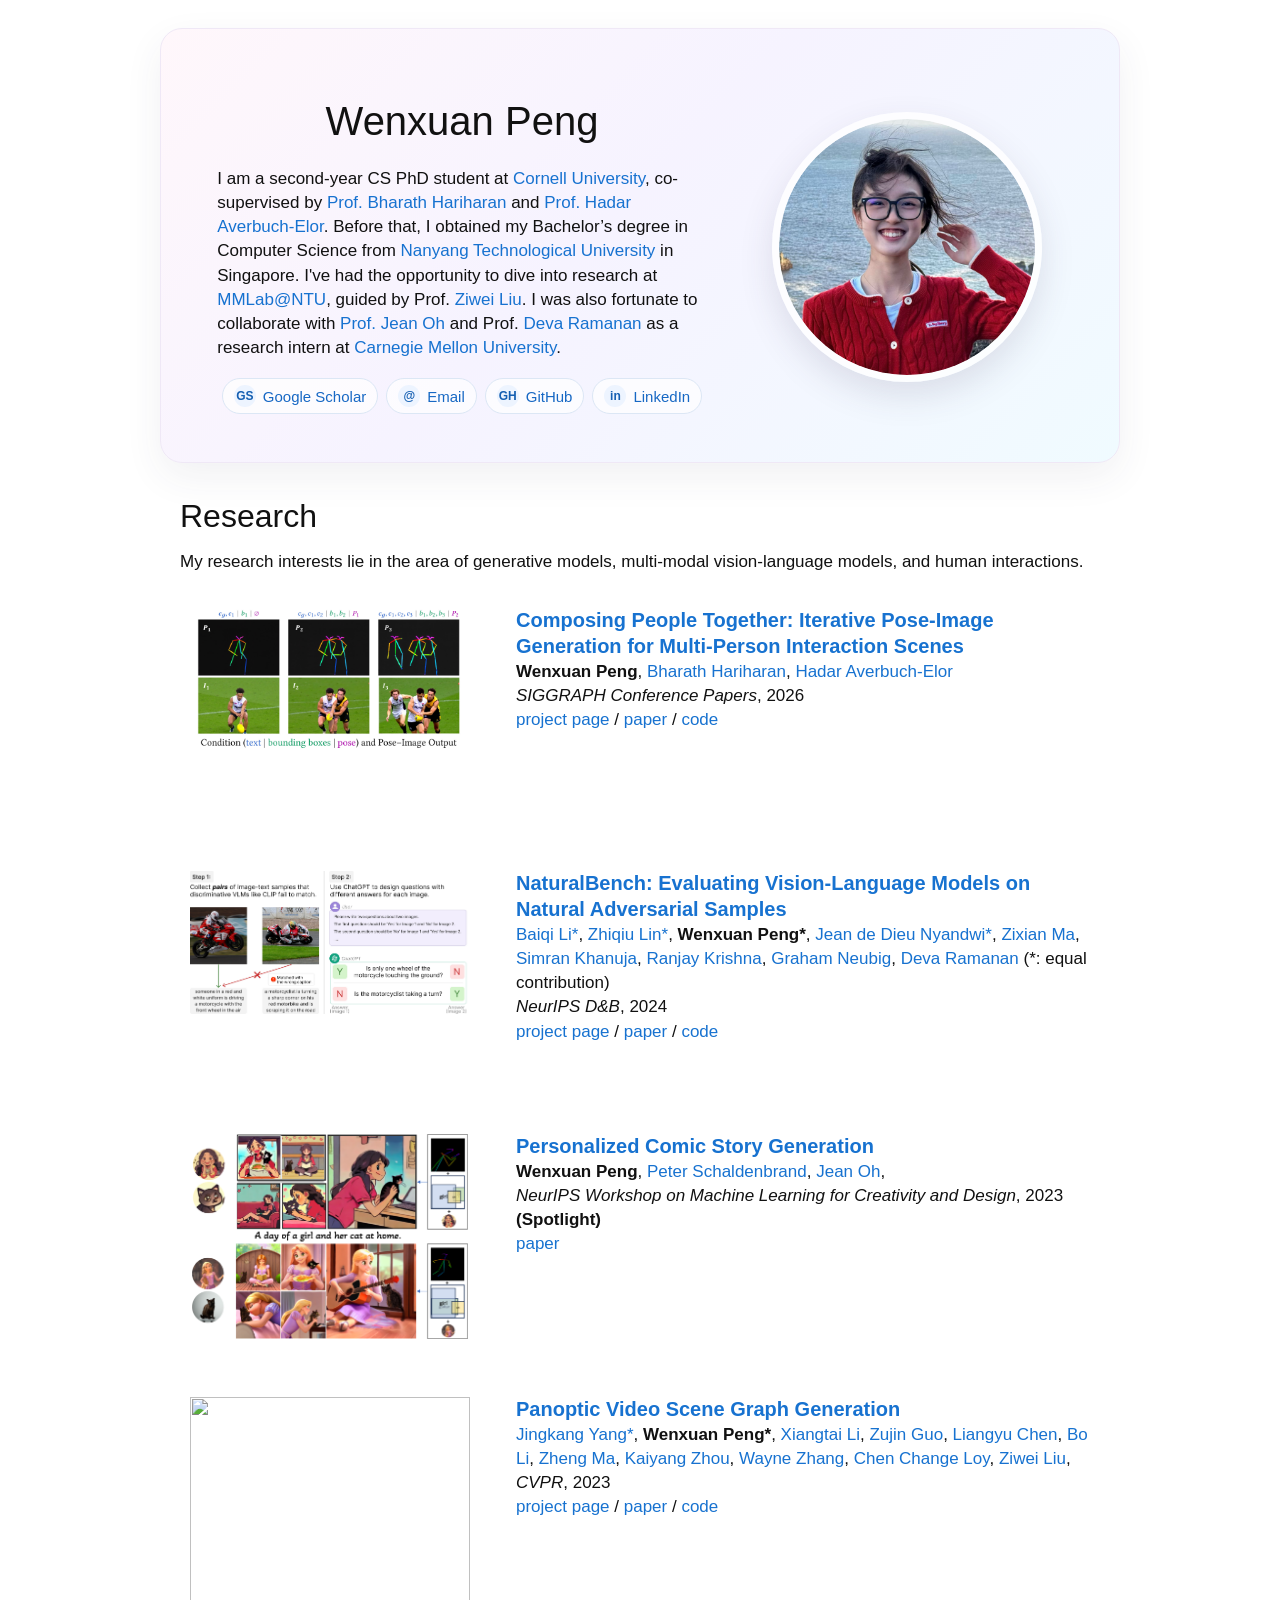
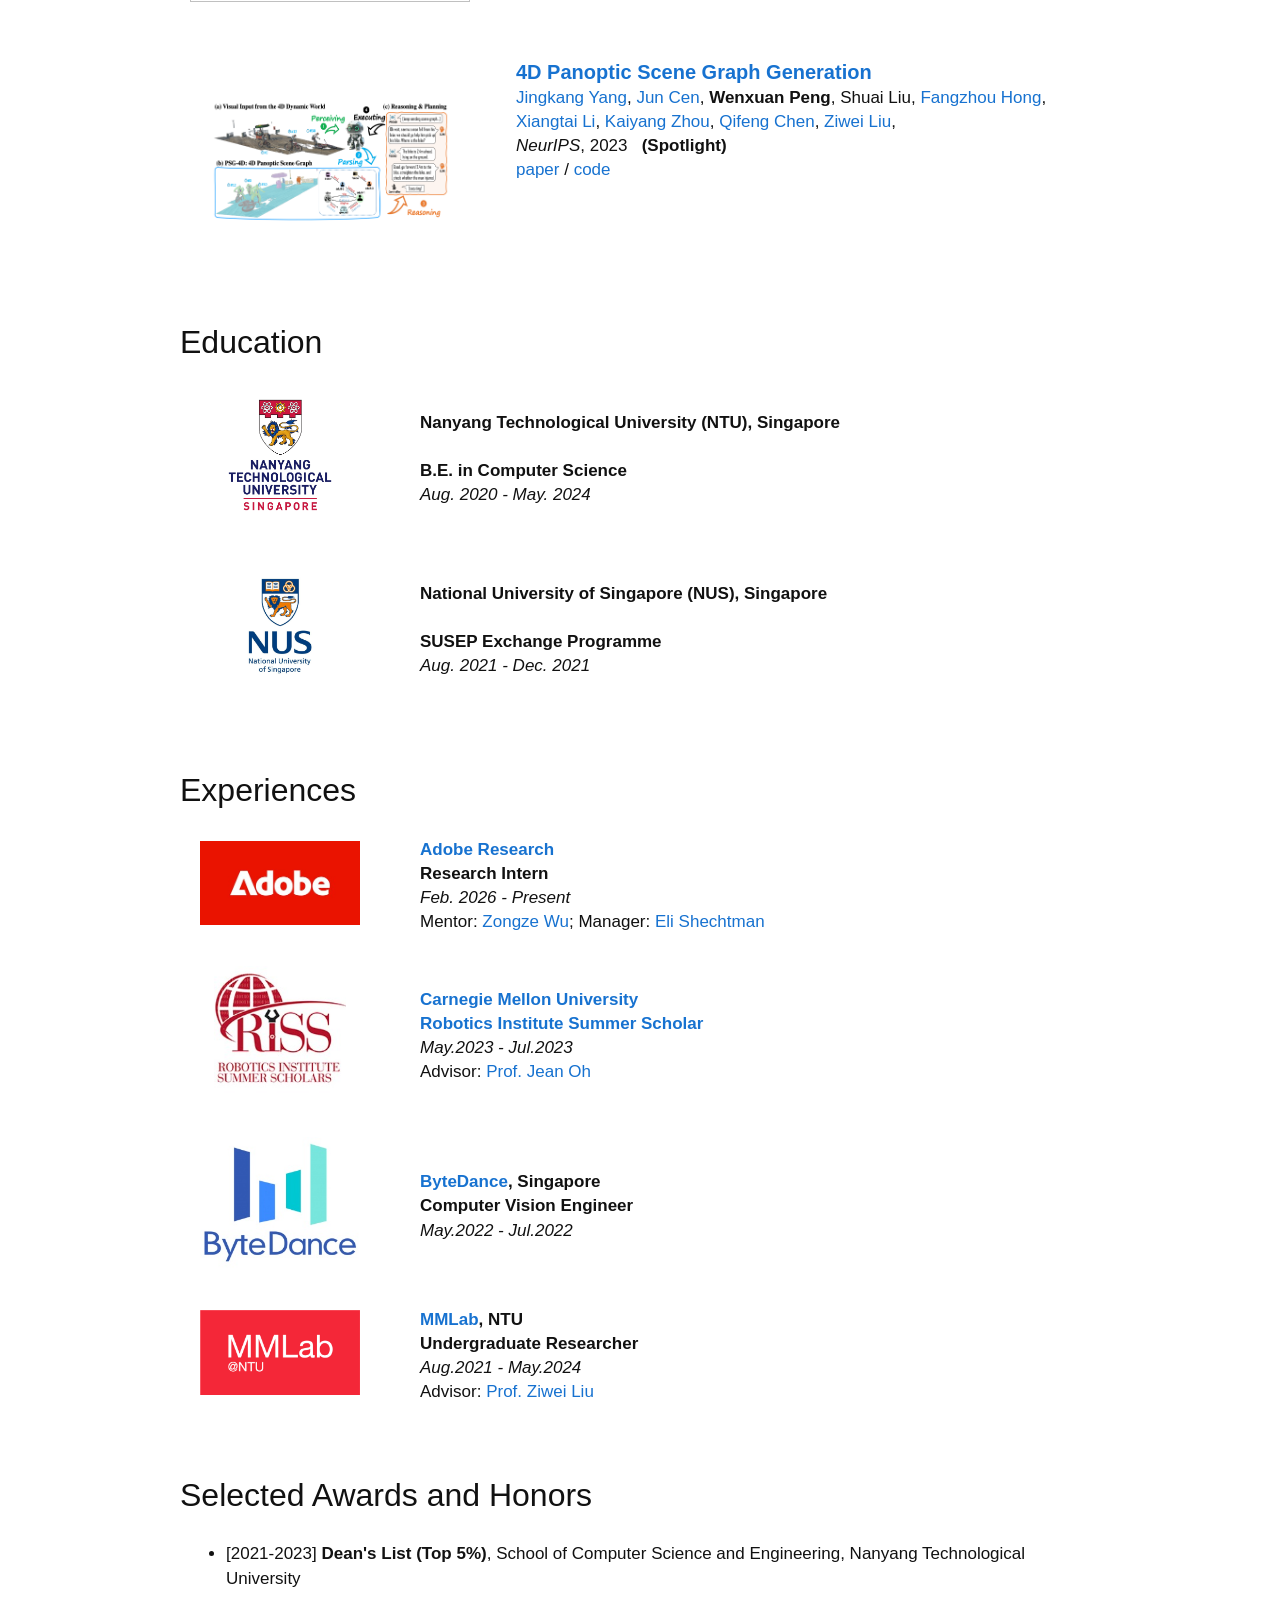
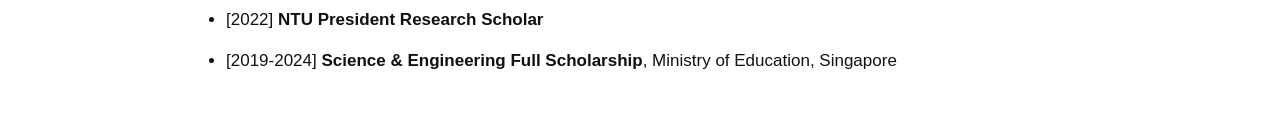
==== index.html @ e08c28f0 "Tune homepage scale and profile photo" ====
<!DOCTYPE HTML>
<html lang="en">
<head>
  <meta charset="UTF-8">
  <meta name="viewport" content="width=device-width, initial-scale=1">
  <title>Wenxuan Peng</title>
  <link rel="stylesheet" href="stylesheet.css">
</head>
<body>

<!-- Outer table for the whole page -->
<table class="intro-table" style="width:100%; max-width:960px; margin:auto; border-spacing:0;">
  <tbody>

    <!-- First row: name & photo -->
    <tr>
      <td style="padding:0;">
        <!-- Nested table for name/intro on the left, photo on the right -->
        <table style="width:100%; border-spacing:0;">
          <tbody>
            <tr>
              <td style="padding:2.5%; width:60%; vertical-align:middle">
                <p class="name" style="text-align:center;">Wenxuan Peng</p>
                <p>
                  I am a second-year CS PhD student at 
                  <a href="https://www.cs.cornell.edu/">Cornell University</a>, 
                  co-supervised by <a href="https://www.cs.cornell.edu/~bharathh/">Prof. Bharath Hariharan</a> and <a href="https://www.hadarelor.com/">Prof. Hadar Averbuch-Elor</a>.
                  Before that, I obtained my Bachelor’s degree in Computer Science from
                  <a href="https://www.ntu.edu.sg/">Nanyang Technological University</a> in Singapore.
                  I've had the opportunity to dive into research at <a href="https://www.mmlab-ntu.com/">MMLab@NTU</a>, guided by Prof. <a href="https://liuziwei7.github.io/">Ziwei Liu</a>.
                  I was also fortunate to collaborate with <a href="https://www.cs.cmu.edu/~jeanoh/">Prof. Jean Oh</a> and Prof. <a href="https://www.cs.cmu.edu/~deva/">Deva Ramanan</a> as a research intern at <a href="https://www.cs.cmu.edu/">Carnegie Mellon University</a>.
                </p>
                <p class="profile-links">
                  <a class="link-chip" href="https://scholar.google.com.au/citations?user=I_B6IHIAAAAJ&hl=en"><span>GS</span>Google Scholar</a>
                  <a class="link-chip" href="mailto:wp267@cornell.edu"><span>@</span>Email</a>
                  <a class="link-chip" href="https://github.com/LilyDaytoy"><span>GH</span>GitHub</a>
                  <a class="link-chip" href="https://www.linkedin.com/in/wenxuan-peng-4858a5220/"><span>in</span>LinkedIn</a>
                </p>
              </td>
              <td style="padding:2.5%; width:40%; vertical-align:middle">
                <img class="profile-photo" src="images/wenxuanp3_circle.png" alt="profile photo" style="width:100%; max-width:270px;">
              </td>
            </tr>
          </tbody>
        </table>
      </td>
    </tr> <!-- Make sure you close off the first row -->
  </tbody>
</table> 

<table class="section-table research-table" style="width:100%; max-width:960px; margin:auto; border-spacing:0;"><tbody>
  <tr>
    <td>
      <h2>Research</h2>
    <p>
    My research interests lie in the area of generative models, multi-modal vision-language models, and human interactions.
    <!-- focuses on developing highly controllable and compositional generative models that empower creative and interactive content creation and manipulation. Additionally, I’m also interested in multi-modalities research and advancements in vision-language models and visual reasoning tasks. -->
    </p>
    </td>
  </tr>
</tbody></table>


<table class="publication-table" style="width:100%; max-width:960px; margin:auto; border-spacing:0;">
  <tbody>
    <!-- Next row(s): publications, etc. -->
    <tr>
      <td style="padding:20px; width:25%; vertical-align:middle;">
        <div class="one">
          <img style="max-width:100%; height:auto;" src="images/peoplecomposer.jpg" width="180" alt="PeopleComposer thumbnail">
        </div>
      </td>
      <td style="padding:20px; width:75%; vertical-align:middle;">
        <a href="https://cornell-vailab.github.io/PeopleComposer/">
          <span class="papertitle">Composing People Together: Iterative Pose-Image Generation for Multi-Person Interaction Scenes</span>
        </a>
        <br>
        <strong>Wenxuan Peng</strong>,
        <a href="https://www.cs.cornell.edu/~bharathh/">Bharath Hariharan</a>,
        <a href="https://www.hadarelor.com/">Hadar Averbuch-Elor</a>
        <br>
        <em>SIGGRAPH Conference Papers</em>, 2026
        <br>
        <a href="https://cornell-vailab.github.io/PeopleComposer/">project page</a>
        /
        <a href="https://doi.org/10.1145/3799902.3811129">paper</a>
        /
        <a href="https://github.com/Cornell-VAILab/PeopleComposer">code</a>
        <p></p>
      </td>
    </tr>

    <tr>
      <td style="padding:20px; vertical-align:middle;">
        <div class="one">
          <img style="max-width:100%; height:auto;" src="images/nb.jpg" width="180">
        </div>
      </td>
      <td style="padding:20px; vertical-align:middle;">
        <a href="https://linzhiqiu.github.io/papers/naturalbench/">
          <span class="papertitle">NaturalBench: Evaluating Vision-Language Models on Natural Adversarial Samples</span>
        </a>
        <br>
        <a href="https://linzhiqiu.github.io/papers/naturalbench/">Baiqi Li*</a>, 
        <a href="https://linzhiqiu.github.io/">Zhiqiu Lin*</a>, 
        <strong>Wenxuan Peng*</strong>, 
        <a href="https://nyandwi.com/">Jean de Dieu Nyandwi*</a>, 
        <a href="https://zixianma.github.io/">Zixian Ma</a>, 
        <a href="https://linzhiqiu.github.io/papers/naturalbench/">Simran Khanuja</a>, 
        <a href="https://ranjaykrishna.com/index.html">Ranjay Krishna</a>, 
        <a href="https://phontron.com/">Graham Neubig</a>, 
        <a href="https://www.cs.cmu.edu/~deva/">Deva Ramanan</a>
        (*: equal contribution)
        <br>
        <em>NeurIPS D&B</em>, 2024
        <br>
        <a href="https://linzhiqiu.github.io/papers/naturalbench/">project page</a>
        /
        <a href="https://arxiv.org/abs/2410.14669">paper</a>
        /
        <a href="https://github.com/Baiqi-Li/NaturalBench">code</a>
        <p></p>
      </td>
    </tr>


    <tr>
      <td style="padding:20px; width:25%; vertical-align:middle;">
        <div class="one">
          <img style="max-width:100%; height:auto;" src="images/pcsg1.png" width="180" alt="Personalized Comic Story Generation Thumbnail">
        </div>
      </td>
    
      <td style="padding:20px; width:75%; vertical-align:middle;">
        <!-- Wrap title in a link if desired -->
        <a href="https://neuripscreativityworkshop.github.io/2023/papers/ml4cd2023_paper29.pdf">
          <span class="papertitle">Personalized Comic Story Generation</span>
        </a>
        <br>
        <strong>Wenxuan Peng</strong>,
        <a href="https://pschaldenbrand.github.io/#about.html">Peter Schaldenbrand</a>,
        <a href="https://www.cs.cmu.edu/~jeanoh/">Jean Oh</a>,
        <br>
        <em>NeurIPS Workshop on Machine Learning for Creativity and Design</em>, 2023 <strong>(Spotlight)</strong>
        <br>
        <a href="https://neuripscreativityworkshop.github.io/2023/papers/ml4cd2023_paper29.pdf">paper</a>
      </td>
    </tr>
    

    <tr>
      <td style="padding:20px;width:25%;vertical-align:middle">
        <div class="one">
          <img style="max-width:100%; height:auto;" src='images/pvsg3.png' width="180">
        </div>
      </td>
      <td style="padding:20px;width:75%;vertical-align:middle">
        <a href="https://jingkang50.github.io/PVSG/">
          <span class="papertitle">Panoptic Video Scene Graph Generation</span>
        </a>
        <br>
        <a href="https://jingkang50.github.io/">Jingkang Yang*</a>,
        <strong>Wenxuan Peng*</strong>,
        <a href="https://lxtgh.github.io/">Xiangtai Li</a>,
        <a href="https://scholar.google.com/citations?user=G8DPsoUAAAAJ&hl=zh-CN">Zujin Guo</a>,
        <a href="https://cliangyu.com/"> Liangyu Chen</a>,
        <a href="https://brianboli.com/">Bo Li</a>,
        <a href="https://www.linkedin.com/in/zheng-ma-4201223a/?originalSubdomain=hk">Zheng Ma</a>,
        <a href="https://kaiyangzhou.github.io/">Kaiyang Zhou</a>,
        <a href="https://bmild.github.io/">Wayne Zhang</a>,
        <a href="https://www.mmlab-ntu.com/person/ccloy/">Chen Change Loy</a>,
        <a href="https://liuziwei7.github.io/">Ziwei Liu</a>,
        <br>
        <em>CVPR</em>, 2023
        <br>
        <a href="https://jingkang50.github.io/PVSG/">project page</a>
        /
        <a href="https://openaccess.thecvf.com/content/CVPR2023/papers/Yang_Panoptic_Video_Scene_Graph_Generation_CVPR_2023_paper.pdf">paper</a>  
        /
        <a href="https://github.com/LilyDaytoy/OpenPVSG">code</a>
        <p></p>
      </td>
    </tr>

    
      <tr>
        <td style="padding:20px;width:25%;vertical-align:middle">
          <div class="one">
            <img style="max-width:100%; height:auto;" src='images/psg4d.png' width="180">
          </div>
        </td>
        <td style="padding:20px;width:75%;vertical-align:middle">
          <a href="https://arxiv.org/pdf/2405.10305">
            <span class="papertitle">4D Panoptic Scene Graph Generation</span>
          </a>
          <br>
          <a href="https://jingkang50.github.io/">Jingkang Yang</a>,
          <a href="https://cen-jun.com/">Jun Cen</a>,
          <strong>Wenxuan Peng</strong>,
          Shuai Liu,
          <a href="https://hongfz16.github.io/">Fangzhou Hong</a>,
          <a href="https://lxtgh.github.io/">Xiangtai Li</a>,
          <a href="https://kaiyangzhou.github.io/">Kaiyang Zhou</a>,
          <a href="https://cqf.io/">Qifeng Chen</a>,
          <a href="https://liuziwei7.github.io/">Ziwei Liu</a>,
          <br>
          <em>NeurIPS</em>, 2023 &nbsp <strong>(Spotlight)</strong>
          <br>
          <a href="https://arxiv.org/pdf/2405.10305">paper</a>
          /
          <a href="https://github.com/Jingkang50/PSG4D">code</a>
          <p></p>
        </td>
      </tr>
    </tbody></table>

      
    <table class="section-table education-table" style="width:100%; max-width:960px; margin:auto; border-spacing:0;"><tbody>
        <tr>
          <td>
            <h2>Education</h2>
          </td>
        </tr>
      <!-- </tbody></table>
      <table width="100%" align="center" border="0" cellpadding="10"><tbody> -->
        <p></p>

        <tr>
          <td style="padding:5px;width:20%;vertical-align:middle"><img src="images/ntu.jpeg" width="120"></td>
          <td width="75%" valign="middle">
            <strong>Nanyang Technological University (NTU), Singapore</strong>
            <br>
            <br>
            <strong>B.E. in Computer Science</strong>
            <br>
            <em>Aug. 2020 - May. 2024</em>
          </td>
        </tr>

        <tr>
          <td style="padding:5px;width:20%;vertical-align:middle"><img src="images/nus.jpeg" width="115"></td>
          <td width="75%" valign="middle">
            <strong>National University of Singapore (NUS), Singapore</strong>
            <br>
            <br>
            <strong>SUSEP Exchange Programme</strong>
            <br>
            <em>Aug. 2021 - Dec. 2021</em>
          </td>
        </tr>
      </tbody></table>

      <table class="section-table experience-table" style="width:100%; max-width:960px; margin:auto; border-spacing:0;"><tbody>
        <tr>
          <td>
            <h2>Experiences</h2>
          </td>
        </tr>
      <!-- </tbody></table>
      <table width="100%" align="center" border="0" cellpadding="10"><tbody> -->

        <tr>
          <td style="padding:5px;width:20%;vertical-align:middle"><img src="images/adobe_research.jpg" width="120"></td>
          <td width="75%" valign="middle">
            <strong><a href="https://research.adobe.com/">Adobe Research</a></strong>
            <br>
            <strong>Research Intern</strong>
            <br>
            <em>Feb. 2026 - Present</em>
            <br>
            Mentor: <a href="https://betterze.github.io/website/">Zongze Wu</a>; Manager: <a href="https://research.adobe.com/person/eli-shechtman/">Eli Shechtman</a>
          </td>
        </tr>

        <tr>
          <td style="padding:5px;width:20%;vertical-align:middle"><img src="images/riss.jpeg" width="120"></td>
          <td width="75%" valign="middle">
            <strong><a href="https://www.cmu.edu/">Carnegie Mellon University</a></strong>
            <br>
            <strong><a href="https://riss.ri.cmu.edu/">Robotics Institute Summer Scholar</a></strong>
            <br>
            <em>May.2023 - Jul.2023</em>
            <br>
            Advisor: <a href="https://www.cs.cmu.edu/~./jeanoh/">Prof. Jean Oh</a>
          </td>
        </tr>

        <tr>
          <td style="padding:5px;width:20%;vertical-align:middle"><img src="images/bytedance.png" width="120"></td>
          <td width="75%" valign="middle">
            <strong><a href="https://www.bytedance.com/en/">ByteDance</a>, Singapore</strong>
            <br>
            <strong>Computer Vision Engineer</strong>
            <br>
            <em>May.2022 - Jul.2022</em>
          </td>
        </tr>

        <tr>
          <td style="padding:5px;width:20%;vertical-align:middle"><img src="images/mmlab.png" width="120"></td>
          <td width="75%" valign="middle">
            <strong><a href="https://www.mmlab-ntu.com/">MMLab</a>, NTU</strong>
            <br>
            <strong>Undergraduate Researcher</strong>
            <br>
            <em>Aug.2021 - May.2024</em>
            <br>
            Advisor:  <a href="https://liuziwei7.github.io/">Prof. Ziwei Liu</a>
          </td>
        </tr>

      </tbody></table>

      <table class="section-table awards-table" style="width:100%; max-width:960px; margin:auto; border-spacing:0;"><tbody>
        <tr>
          <td>
            <h2>Selected Awards and Honors</h2>
          </td>
        </tr>
      <!-- </tbody></table>
      <table width="100%" align="center" border="0" cellpadding="10"><tbody> -->
        <tr>
            <td style="padding:10px;width:100%;vertical-align:middle">
                <ul>
                    <li>[2021-2023] <strong>Dean's List (Top 5%)</strong>, School of Computer Science and Engineering, Nanyang Technological University</li>
                    <p></p>
                    <li>[2022] <strong>NTU President Research Scholar</strong></li>
                    <p></p>
                    <li>[2019-2024] <strong>Science & Engineering Full Scholarship</strong>, Ministry of Education, Singapore</li>
                    <!-- Add more <li> elements for additional honors -->
                </ul>
            </td>
        </tr>
      </tbody></table>
          
        <!-- </td>
      </tr>
    </table> -->
  </body>
</html>
---- stylesheet.css ----
/* latin-ext */
@font-face {
  font-family: 'Lato';
  font-style: italic;
  font-weight: 400;
  src: local('Lato Italic'), local('Lato-Italic'), url(https://fonts.gstatic.com/s/lato/v15/S6u8w4BMUTPHjxsAUi-qNiXg7eU0.woff2) format('woff2');
  unicode-range: U+0100-024F, U+0259, U+1E00-1EFF, U+2020, U+20A0-20AB, U+20AD-20CF, U+2113, U+2C60-2C7F, U+A720-A7FF;
}
/* latin */
@font-face {
  font-family: 'Lato';
  font-style: italic;
  font-weight: 400;
  src: local('Lato Italic'), local('Lato-Italic'), url(https://fonts.gstatic.com/s/lato/v15/S6u8w4BMUTPHjxsAXC-qNiXg7Q.woff2) format('woff2');
  unicode-range: U+0000-00FF, U+0131, U+0152-0153, U+02BB-02BC, U+02C6, U+02DA, U+02DC, U+2000-206F, U+2074, U+20AC, U+2122, U+2191, U+2193, U+2212, U+2215, U+FEFF, U+FFFD;
}
/* latin-ext */
@font-face {
  font-family: 'Lato';
  font-style: italic;
  font-weight: 700;
  src: local('Lato Bold Italic'), local('Lato-BoldItalic'), url(https://fonts.gstatic.com/s/lato/v15/S6u_w4BMUTPHjxsI5wq_FQftx9897sxZ.woff2) format('woff2');
  unicode-range: U+0100-024F, U+0259, U+1E00-1EFF, U+2020, U+20A0-20AB, U+20AD-20CF, U+2113, U+2C60-2C7F, U+A720-A7FF;
}
/* latin */
@font-face {
  font-family: 'Lato';
  font-style: italic;
  font-weight: 700;
  src: local('Lato Bold Italic'), local('Lato-BoldItalic'), url(https://fonts.gstatic.com/s/lato/v15/S6u_w4BMUTPHjxsI5wq_Gwftx9897g.woff2) format('woff2');
  unicode-range: U+0000-00FF, U+0131, U+0152-0153, U+02BB-02BC, U+02C6, U+02DA, U+02DC, U+2000-206F, U+2074, U+20AC, U+2122, U+2191, U+2193, U+2212, U+2215, U+FEFF, U+FFFD;
}
/* latin-ext */
@font-face {
  font-family: 'Lato';
  font-style: normal;
  font-weight: 400;
  src: local('Lato Regular'), local('Lato-Regular'), url(https://fonts.gstatic.com/s/lato/v15/S6uyw4BMUTPHjxAwXiWtFCfQ7A.woff2) format('woff2');
  unicode-range: U+0100-024F, U+0259, U+1E00-1EFF, U+2020, U+20A0-20AB, U+20AD-20CF, U+2113, U+2C60-2C7F, U+A720-A7FF;
}
/* latin */
@font-face {
  font-family: 'Lato';
  font-style: normal;
  font-weight: 400;
  src: local('Lato Regular'), local('Lato-Regular'), url(https://fonts.gstatic.com/s/lato/v15/S6uyw4BMUTPHjx4wXiWtFCc.woff2) format('woff2');
  unicode-range: U+0000-00FF, U+0131, U+0152-0153, U+02BB-02BC, U+02C6, U+02DA, U+02DC, U+2000-206F, U+2074, U+20AC, U+2122, U+2191, U+2193, U+2212, U+2215, U+FEFF, U+FFFD;
}
/* latin-ext */
@font-face {
  font-family: 'Lato';
  font-style: normal;
  font-weight: 700;
  src: local('Lato Bold'), local('Lato-Bold'), url(https://fonts.gstatic.com/s/lato/v15/S6u9w4BMUTPHh6UVSwaPGQ3q5d0N7w.woff2) format('woff2');
  unicode-range: U+0100-024F, U+0259, U+1E00-1EFF, U+2020, U+20A0-20AB, U+20AD-20CF, U+2113, U+2C60-2C7F, U+A720-A7FF;
}
/* latin */
@font-face {
  font-family: 'Lato';
  font-style: normal;
  font-weight: 700;
  src: local('Lato Bold'), local('Lato-Bold'), url(https://fonts.gstatic.com/s/lato/v15/S6u9w4BMUTPHh6UVSwiPGQ3q5d0.woff2) format('woff2');
  unicode-range: U+0000-00FF, U+0131, U+0152-0153, U+02BB-02BC, U+02C6, U+02DA, U+02DC, U+2000-206F, U+2074, U+20AC, U+2122, U+2191, U+2193, U+2212, U+2215, U+FEFF, U+FFFD;
}

a {
  color: #1772d0;
  text-decoration: none;
}

a:focus,
a:hover {
  color: #f09228;
  text-decoration: none;
}

body,
td,
th,
tr,
p,
a {
  font-family: 'Lato', Verdana, Helvetica, sans-serif;
  font-size: 17px;
  line-height: 1.42;
}

strong {
  font-family: 'Lato', Verdana, Helvetica, sans-serif;
  font-size: 17px;
}

h2 {
  margin: 0;
  font-weight: normal;
  font-family: 'Lato', Verdana, Helvetica, sans-serif;
  font-size: 32px;
  line-height: 1.2;
}

.papertitle {
  font-family: 'Lato', Verdana, Helvetica, sans-serif;
  font-size: 20px;
  font-weight: 700;
  line-height: 1.25;
}

.name {
  padding-top: 14px;
  margin: 0;
  font-family: 'Lato', Verdana, Helvetica, sans-serif;
  font-size: 40px;
}

.one {
  width: 160px;
  height: 160px;
  position: relative;
}

.two {
  width: 160px;
  height: 160px;
  position: absolute;
  transition: opacity .2s ease-in-out;
  -moz-transition: opacity .2s ease-in-out;
  -webkit-transition: opacity .2s ease-in-out;
}

.fade {
  transition: opacity .2s ease-in-out;
  -moz-transition: opacity .2s ease-in-out;
  -webkit-transition: opacity .2s ease-in-out;
}

span.highlight {
  background-color: #ffffd0;
}

body {
  margin: 0;
  color: #111;
  background: #fff;
}

* {
  box-sizing: border-box;
}

.intro-table {
  margin-top: 28px !important;
  margin-bottom: 18px !important;
  padding: 28px 34px 26px;
  background: linear-gradient(135deg, #fff7fb 0%, #f6f3ff 46%, #f0fbff 100%);
  border: 1px solid #efe8f6;
  border-radius: 22px;
  box-shadow: 0 14px 38px rgba(63, 57, 92, 0.07);
}

.section-table {
  margin-top: 56px !important;
}

.section-table > tbody > tr:first-child > td {
  padding: 0 20px 12px !important;
}

.research-table {
  margin-top: 34px !important;
}

.research-table p {
  margin: 14px 0 0;
}

.publication-table {
  display: block;
  margin-top: 22px !important;
}

.publication-table > tbody {
  display: block;
}

.publication-table > tbody > tr {
  display: grid;
  grid-template-columns: 300px minmax(0, 1fr);
  column-gap: 36px;
  align-items: start;
  margin: 0 20px 58px;
}

.publication-table > tbody > tr > td {
  display: block;
  padding: 0 !important;
  width: auto !important;
  vertical-align: middle !important;
}

.publication-table > tbody > tr > td:first-child {
  width: auto !important;
  padding: 0 !important;
  text-align: center;
}

.publication-table > tbody > tr > td:nth-child(2) {
  padding: 0 !important;
  max-width: 620px;
}

.publication-table .one,
.publication-table .two {
  width: 280px;
  height: 205px;
}

.publication-table .one {
  display: flex;
  align-items: flex-start;
  justify-content: center;
  overflow: hidden;
  margin: 0 auto;
}

.publication-table .one img {
  width: 100% !important;
  max-width: 100% !important;
  height: 100% !important;
  max-height: 205px;
  object-fit: contain;
  object-position: top center;
  display: block;
}

.publication-table .two video {
  width: 100%;
  height: 100%;
  object-fit: contain;
  object-position: top center;
}

.profile-photo {
  display: block;
  margin: 0 auto;
  padding: 7px;
  background: rgba(255, 255, 255, 0.82);
  border-radius: 50%;
  box-shadow: 0 14px 34px rgba(62, 54, 83, 0.13);
}

.profile-links {
  display: flex;
  flex-wrap: wrap;
  gap: 8px;
  justify-content: center;
  margin: 18px 0 0;
  text-align: center;
}

.link-chip {
  display: inline-flex;
  align-items: center;
  gap: 7px;
  padding: 6px 11px;
  border: 1px solid #dce7f5;
  border-radius: 999px;
  background: rgba(255, 255, 255, 0.72);
  color: #1768c4;
  font-size: 15px;
  line-height: 1;
}

.link-chip span {
  display: inline-flex;
  align-items: center;
  justify-content: center;
  width: 22px;
  height: 22px;
  border-radius: 999px;
  background: #edf4ff;
  color: #155fb2;
  font-size: 12px;
  font-weight: 700;
}

.education-table > tbody > tr:not(:first-child) > td,
.experience-table > tbody > tr:not(:first-child) > td {
  padding: 16px 20px !important;
  vertical-align: middle !important;
}

.education-table > tbody > tr:not(:first-child) > td:first-child,
.experience-table > tbody > tr:not(:first-child) > td:first-child {
  width: 220px !important;
  text-align: center;
}

.education-table > tbody > tr:not(:first-child) > td:first-child img,
.experience-table > tbody > tr:not(:first-child) > td:first-child img {
  width: 160px !important;
  max-height: 132px;
  object-fit: contain;
}

.awards-table td {
  padding: 4px 20px 36px !important;
}

.awards-table ul {
  margin: 8px 0 0 28px;
  padding-left: 18px;
}

.awards-table li {
  margin: 12px 0;
}

@media (max-width: 760px) {
  body,
  td,
  th,
  tr,
  p,
  a,
  strong {
    font-size: 16px;
  }

  h2 {
    font-size: 27px;
  }

  .intro-table {
    margin-top: 0 !important;
    border-radius: 0;
    padding: 22px 10px 18px;
  }

  .name {
    font-size: 36px;
  }

  .publication-table > tbody > tr {
    display: block;
    margin: 0 18px 56px;
  }

  .publication-table .one,
  .publication-table .two {
    width: 100%;
    max-width: 280px;
    height: 205px;
    margin: 0 auto 18px;
  }

  .publication-table > tbody > tr > td:first-child {
    width: auto !important;
    padding: 0 !important;
  }

  .publication-table > tbody > tr > td:nth-child(2) {
    padding: 0 !important;
  }
}
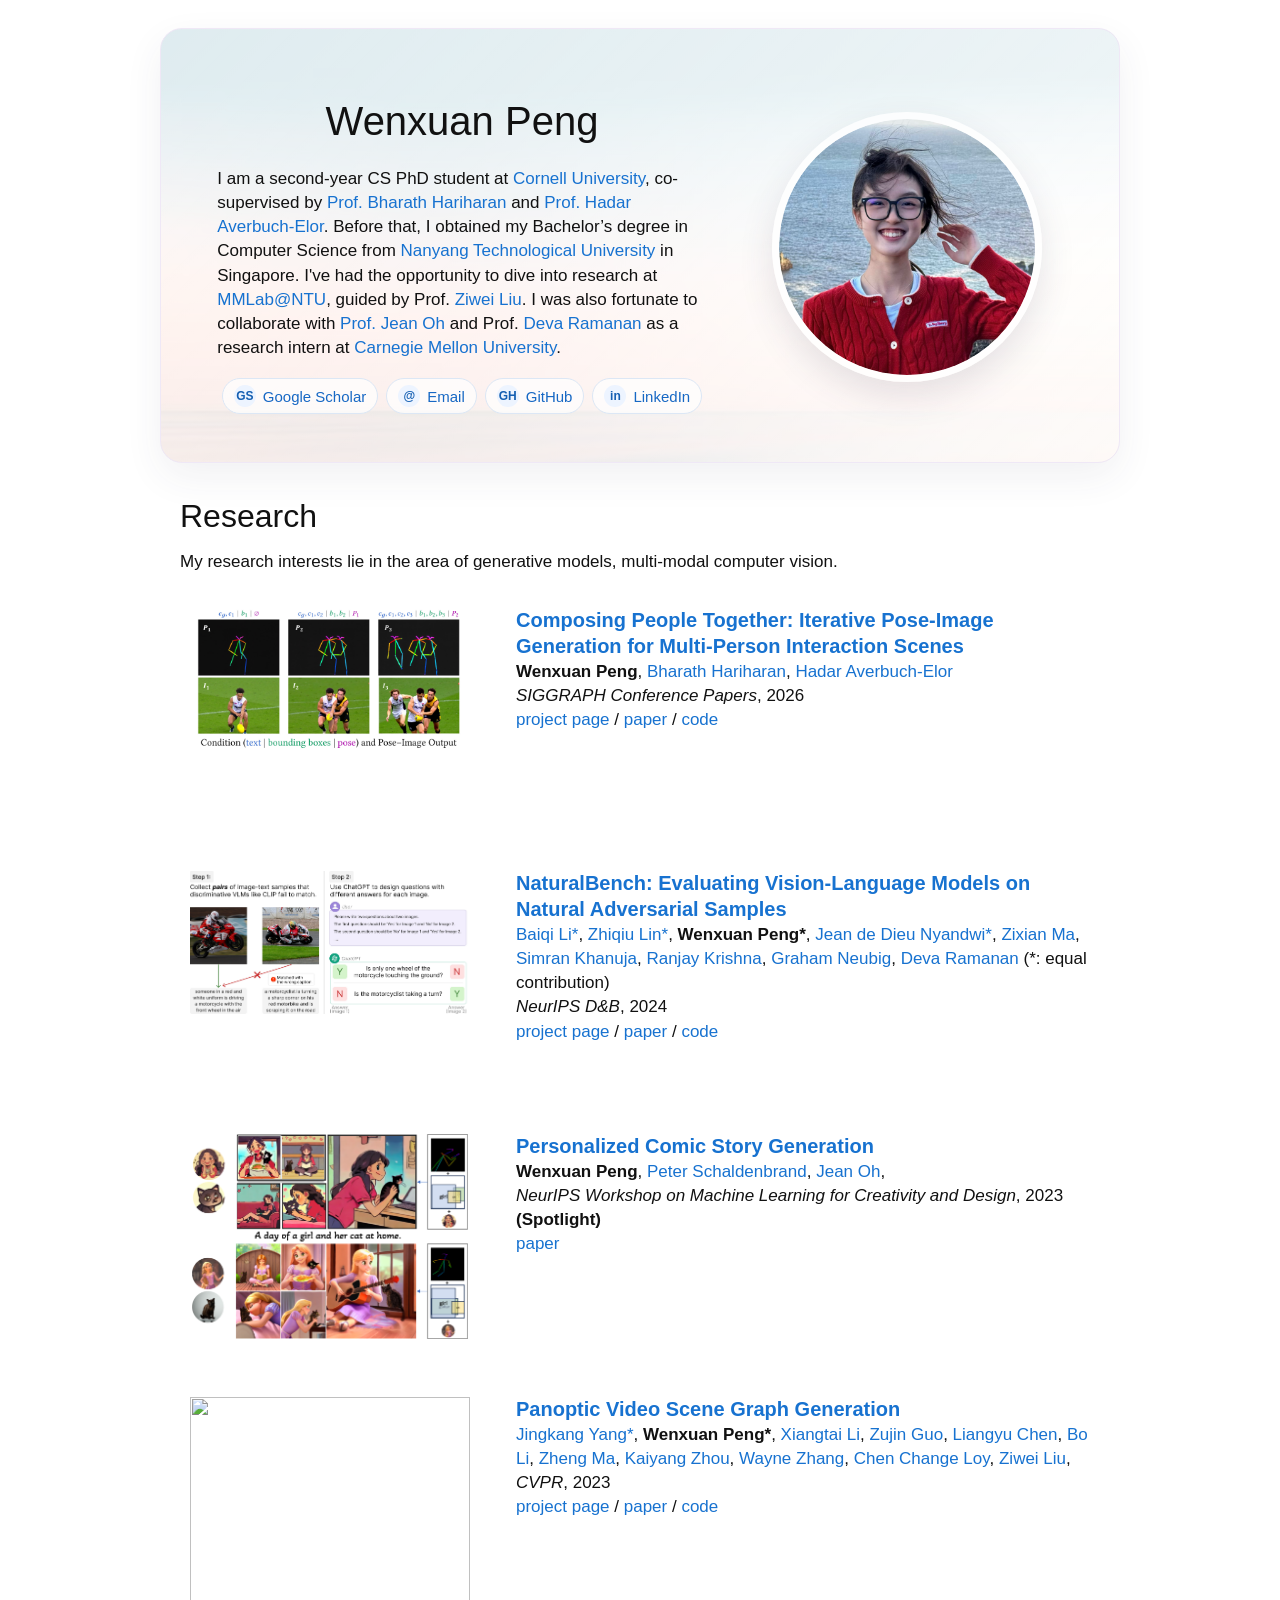
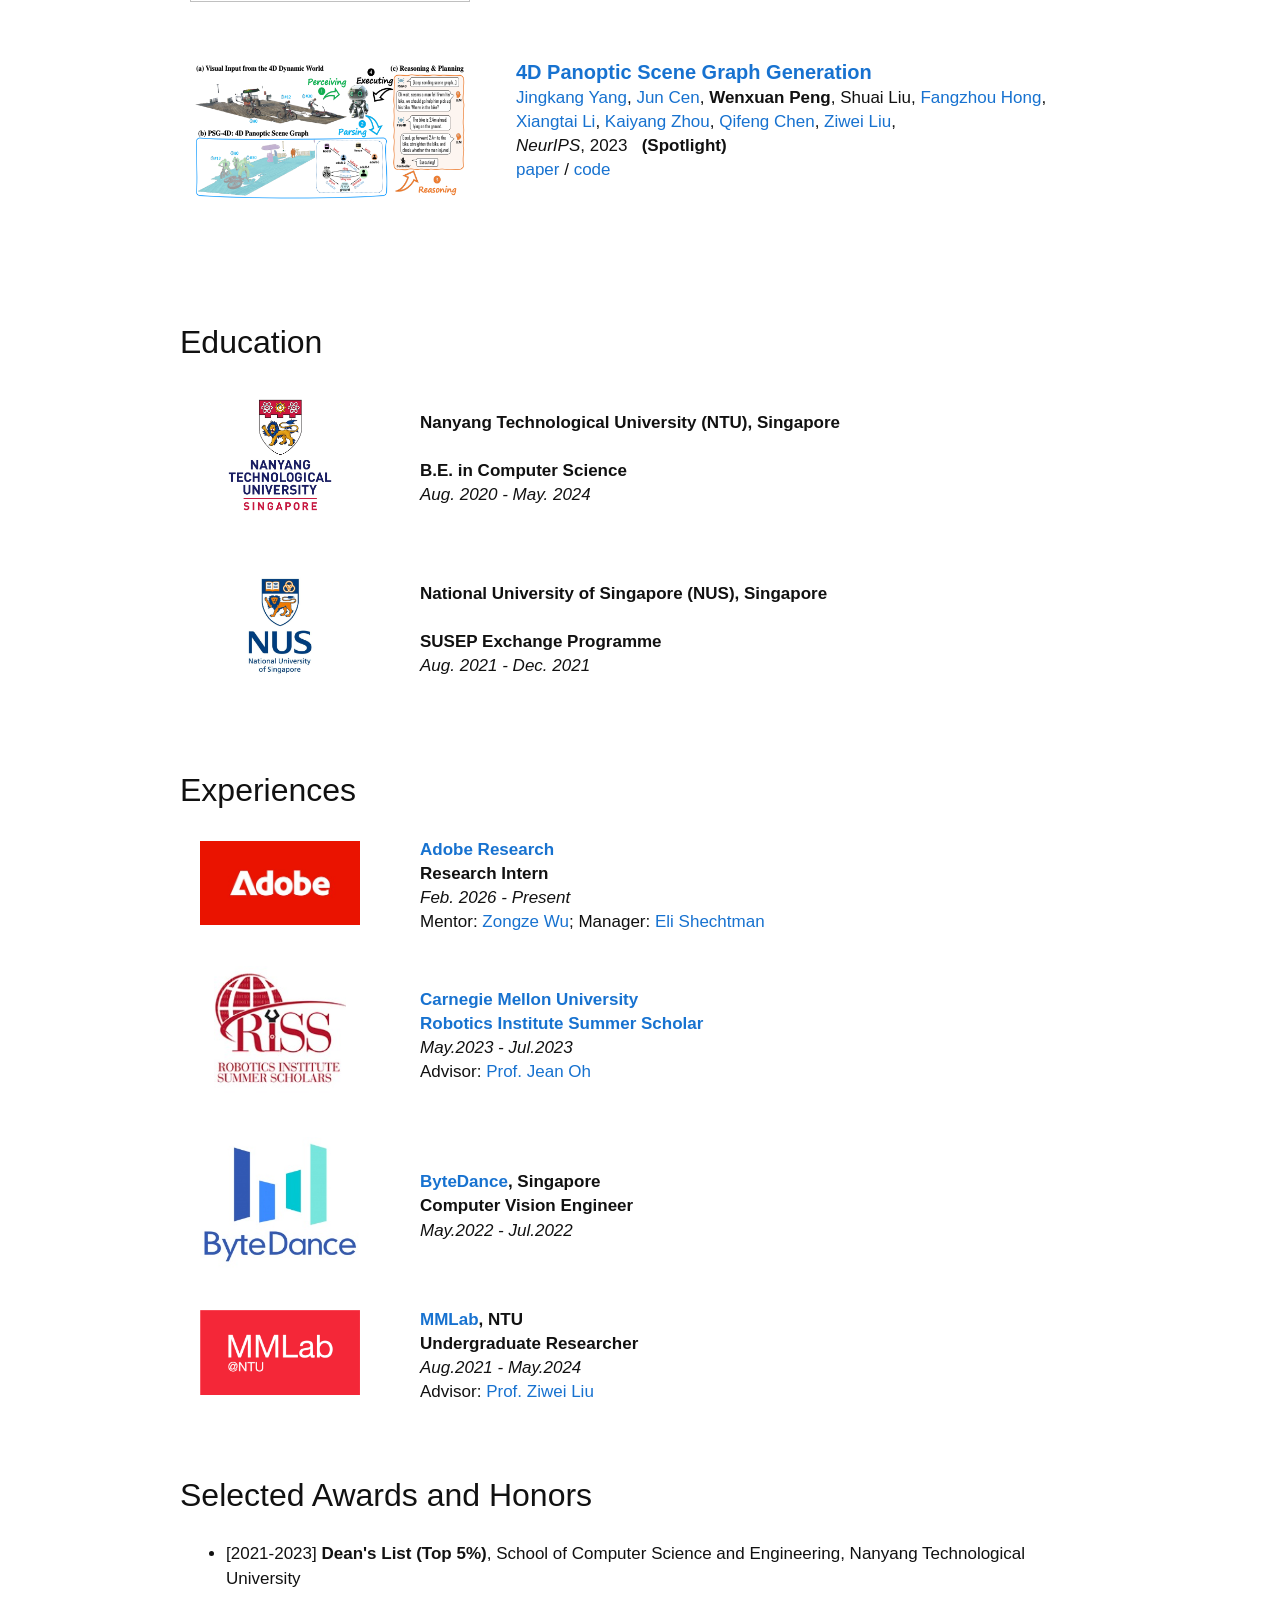
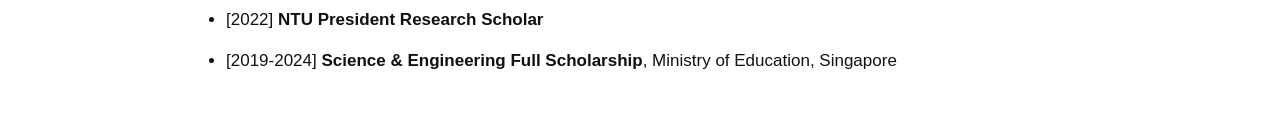
==== commit 5c0834f9: "Update intro background and research statement" ====
--- a/index.html
+++ b/index.html
@@ -53,7 +53,7 @@
     <td>
       <h2>Research</h2>
     <p>
-    My research interests lie in the area of generative models, multi-modal vision-language models, and human interactions.
+    My research interests lie in the area of generative models, multi-modal computer vision.
     <!-- focuses on developing highly controllable and compositional generative models that empower creative and interactive content creation and manipulation. Additionally, I’m also interested in multi-modalities research and advancements in vision-language models and visual reasoning tasks. -->
     </p>
     </td>
--- a/stylesheet.css
+++ b/stylesheet.css
@@ -151,10 +151,16 @@
   margin-top: 28px !important;
   margin-bottom: 18px !important;
   padding: 28px 34px 26px;
-  background: linear-gradient(135deg, #fff7fb 0%, #f6f3ff 46%, #f0fbff 100%);
+  background-color: #f5fbff;
+  background-image:
+    linear-gradient(135deg, rgba(255, 255, 255, 0.62) 0%, rgba(255, 255, 255, 0.74) 54%, rgba(255, 255, 255, 0.84) 100%),
+    url("images/intro_ocean_bg.jpg");
+  background-position: center 58%;
+  background-size: cover;
   border: 1px solid #efe8f6;
   border-radius: 22px;
   box-shadow: 0 14px 38px rgba(63, 57, 92, 0.07);
+  overflow: hidden;
 }
 
 .section-table {
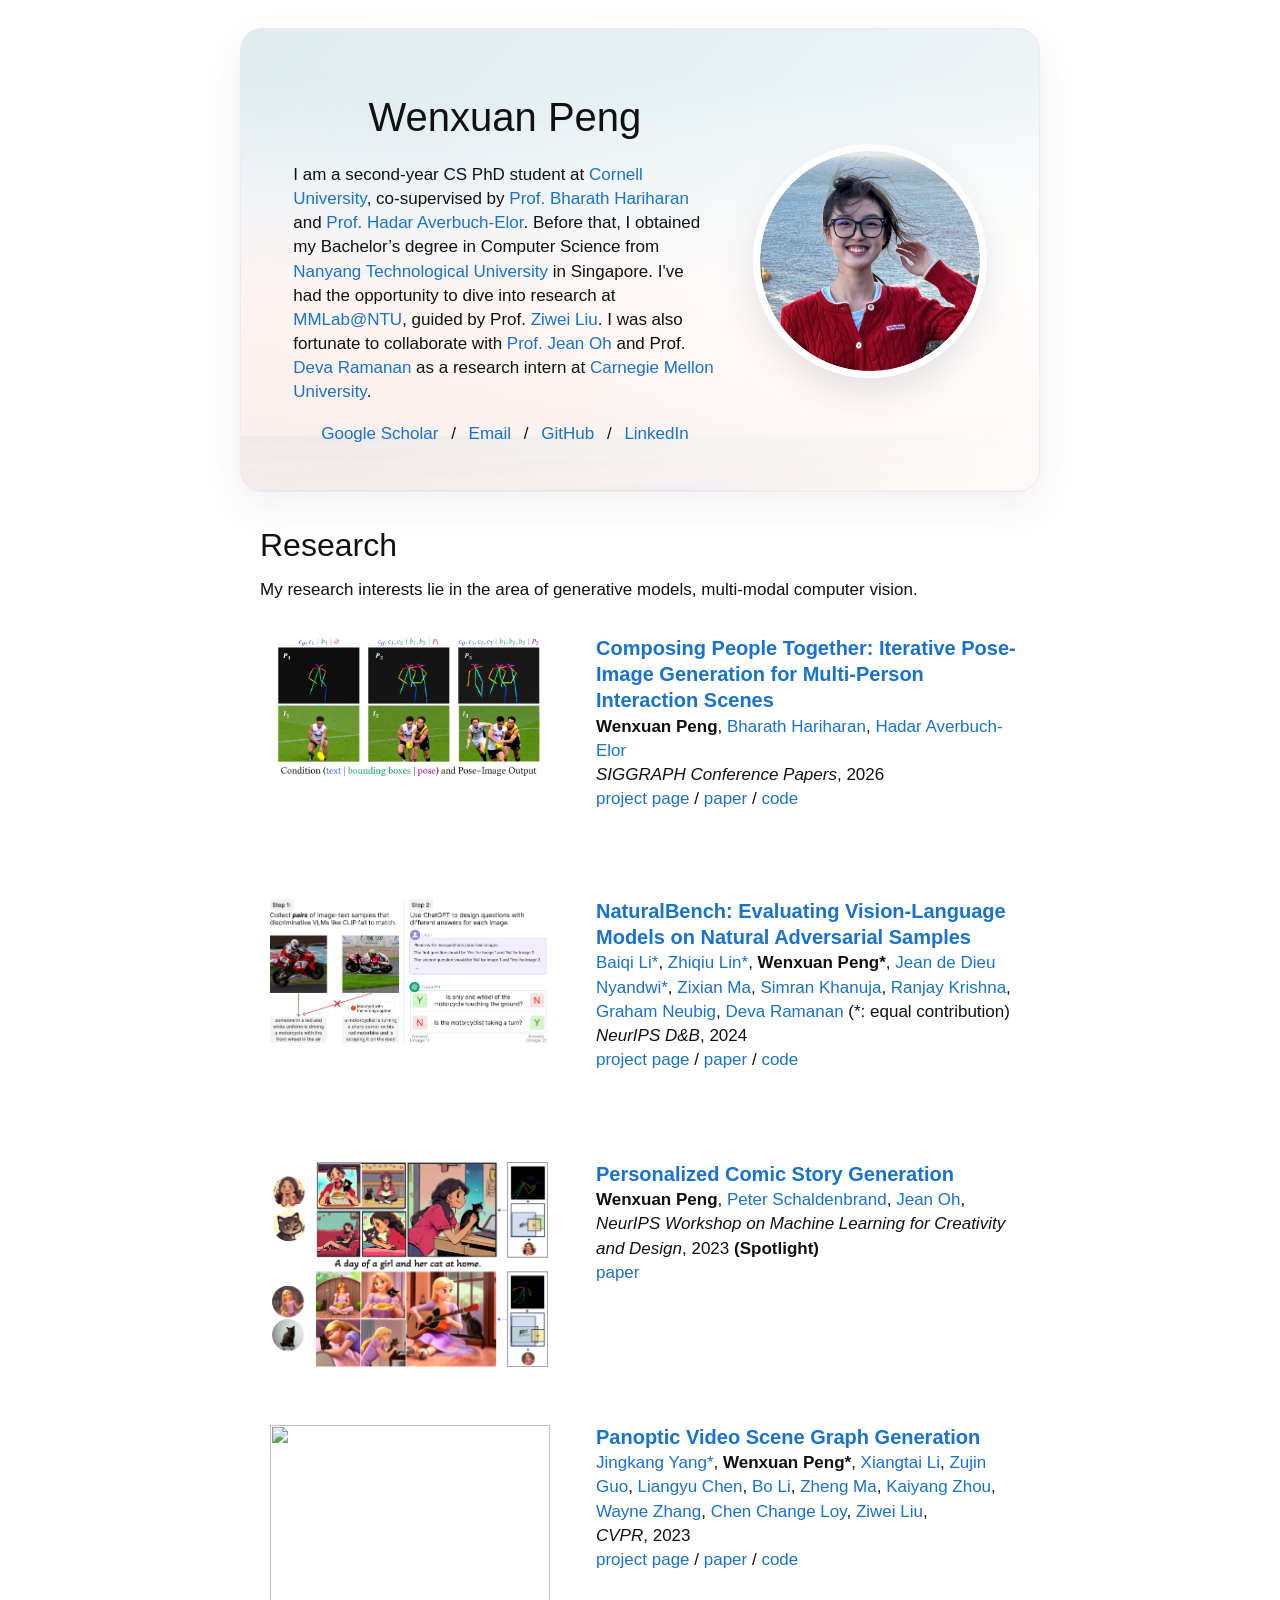
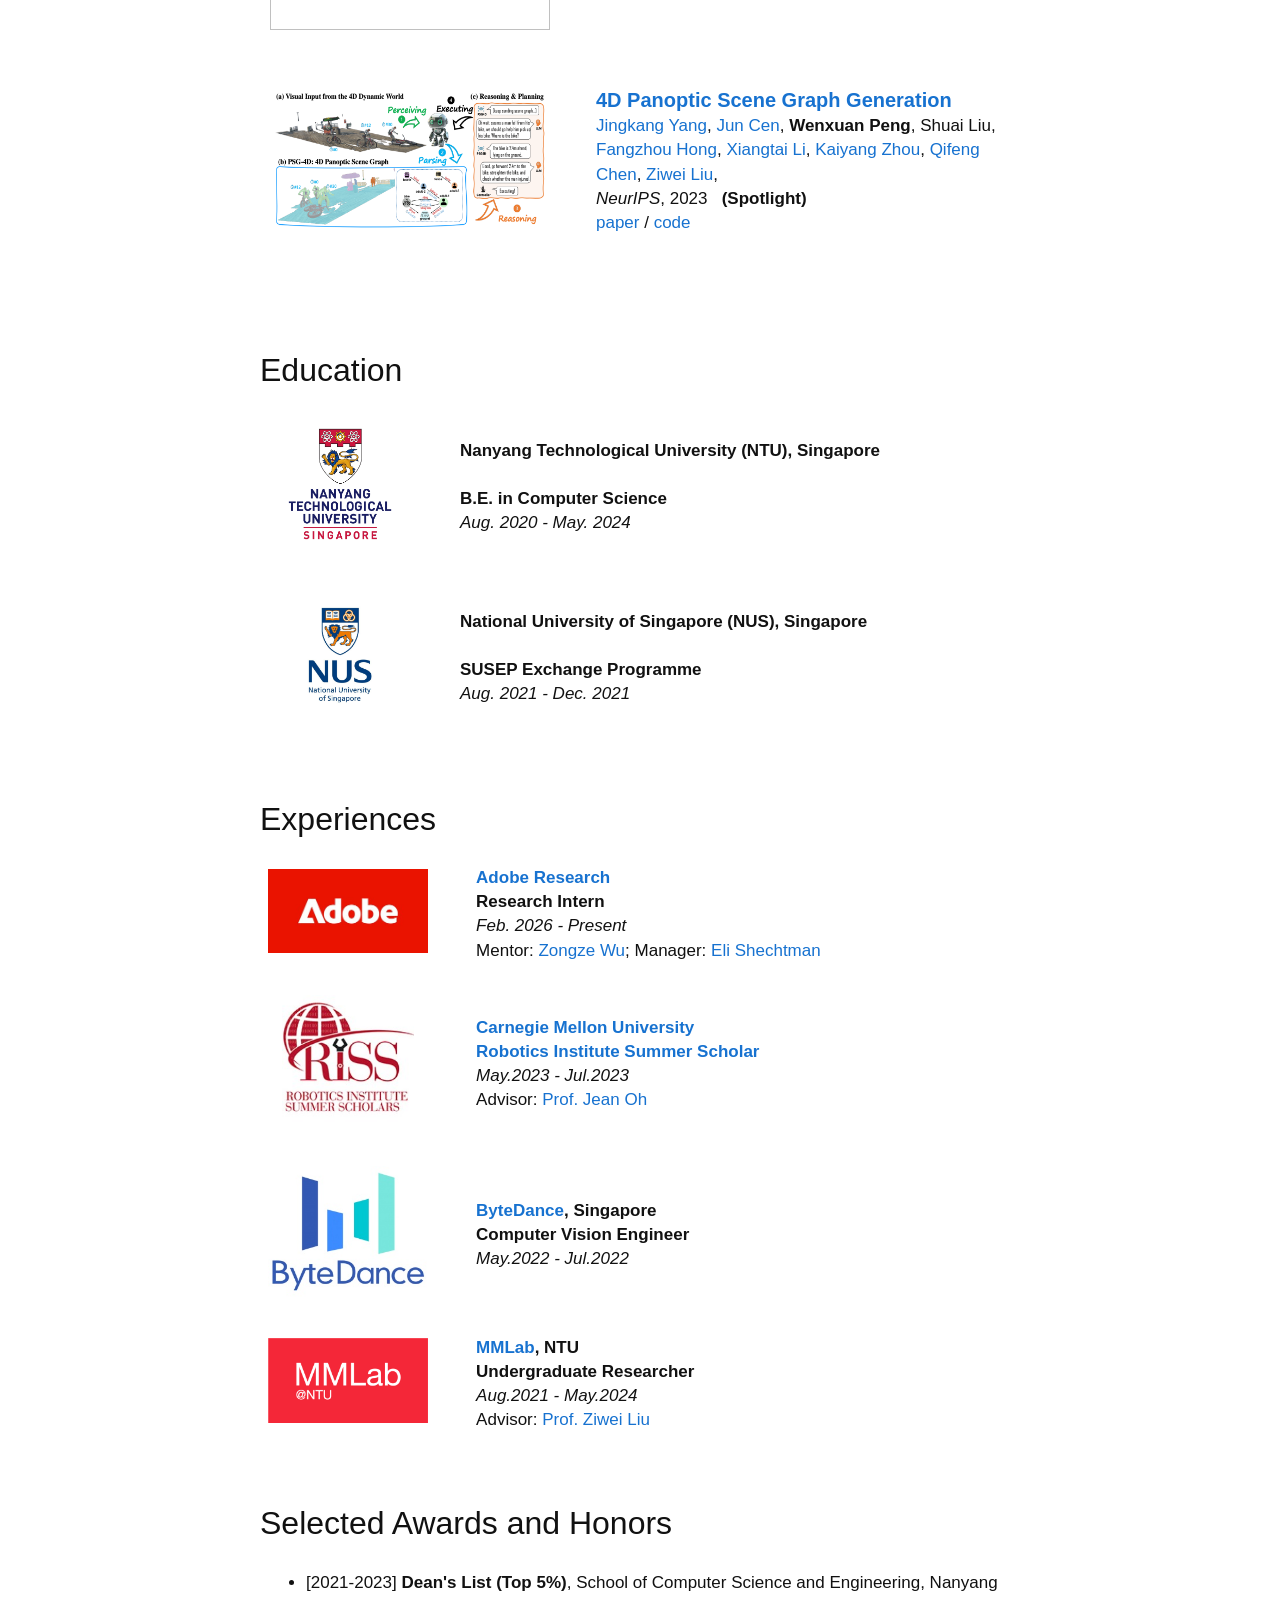
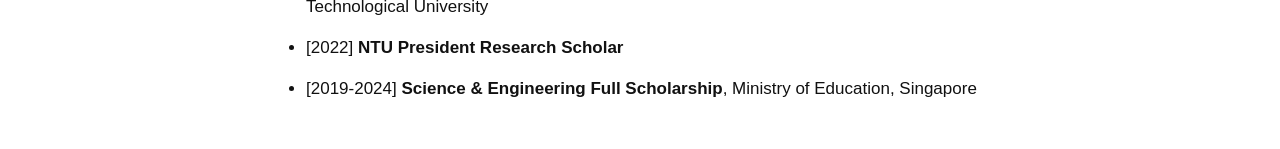
==== commit c64f24e0: "Adopt compact Jon Barron homepage structure" ====
--- a/index.html
+++ b/index.html
@@ -9,7 +9,7 @@
 <body>
 
 <!-- Outer table for the whole page -->
-<table class="intro-table" style="width:100%; max-width:960px; margin:auto; border-spacing:0;">
+<table class="intro-table" style="width:100%; max-width:800px; margin:auto; border-spacing:0;">
   <tbody>
 
     <!-- First row: name & photo -->
@@ -19,7 +19,7 @@
         <table style="width:100%; border-spacing:0;">
           <tbody>
             <tr>
-              <td style="padding:2.5%; width:60%; vertical-align:middle">
+              <td style="padding:2.5%; width:63%; vertical-align:middle">
                 <p class="name" style="text-align:center;">Wenxuan Peng</p>
                 <p>
                   I am a second-year CS PhD student at 
@@ -31,13 +31,16 @@
                   I was also fortunate to collaborate with <a href="https://www.cs.cmu.edu/~jeanoh/">Prof. Jean Oh</a> and Prof. <a href="https://www.cs.cmu.edu/~deva/">Deva Ramanan</a> as a research intern at <a href="https://www.cs.cmu.edu/">Carnegie Mellon University</a>.
                 </p>
                 <p class="profile-links">
-                  <a class="link-chip" href="https://scholar.google.com.au/citations?user=I_B6IHIAAAAJ&hl=en"><span>GS</span>Google Scholar</a>
-                  <a class="link-chip" href="mailto:wp267@cornell.edu"><span>@</span>Email</a>
-                  <a class="link-chip" href="https://github.com/LilyDaytoy"><span>GH</span>GitHub</a>
-                  <a class="link-chip" href="https://www.linkedin.com/in/wenxuan-peng-4858a5220/"><span>in</span>LinkedIn</a>
+                  <a href="https://scholar.google.com.au/citations?user=I_B6IHIAAAAJ&hl=en">Google Scholar</a>
+                  &nbsp;/&nbsp;
+                  <a href="mailto:wp267@cornell.edu">Email</a>
+                  &nbsp;/&nbsp;
+                  <a href="https://github.com/LilyDaytoy">GitHub</a>
+                  &nbsp;/&nbsp;
+                  <a href="https://www.linkedin.com/in/wenxuan-peng-4858a5220/">LinkedIn</a>
                 </p>
               </td>
-              <td style="padding:2.5%; width:40%; vertical-align:middle">
+              <td style="padding:2.5%; width:37%; vertical-align:middle">
                 <img class="profile-photo" src="images/wenxuanp3_circle.png" alt="profile photo" style="width:100%; max-width:270px;">
               </td>
             </tr>
@@ -48,7 +51,7 @@
   </tbody>
 </table> 
 
-<table class="section-table research-table" style="width:100%; max-width:960px; margin:auto; border-spacing:0;"><tbody>
+<table class="section-table research-table" style="width:100%; max-width:800px; margin:auto; border-spacing:0;"><tbody>
   <tr>
     <td>
       <h2>Research</h2>
@@ -61,7 +64,7 @@
 </tbody></table>
 
 
-<table class="publication-table" style="width:100%; max-width:960px; margin:auto; border-spacing:0;">
+<table class="publication-table" style="width:100%; max-width:800px; margin:auto; border-spacing:0;">
   <tbody>
     <!-- Next row(s): publications, etc. -->
     <tr>
@@ -215,7 +218,7 @@
     </tbody></table>
 
       
-    <table class="section-table education-table" style="width:100%; max-width:960px; margin:auto; border-spacing:0;"><tbody>
+    <table class="section-table education-table" style="width:100%; max-width:800px; margin:auto; border-spacing:0;"><tbody>
         <tr>
           <td>
             <h2>Education</h2>
@@ -250,7 +253,7 @@
         </tr>
       </tbody></table>
 
-      <table class="section-table experience-table" style="width:100%; max-width:960px; margin:auto; border-spacing:0;"><tbody>
+      <table class="section-table experience-table" style="width:100%; max-width:800px; margin:auto; border-spacing:0;"><tbody>
         <tr>
           <td>
             <h2>Experiences</h2>
@@ -311,7 +314,7 @@
 
       </tbody></table>
 
-      <table class="section-table awards-table" style="width:100%; max-width:960px; margin:auto; border-spacing:0;"><tbody>
+      <table class="section-table awards-table" style="width:100%; max-width:800px; margin:auto; border-spacing:0;"><tbody>
         <tr>
           <td>
             <h2>Selected Awards and Honors</h2>
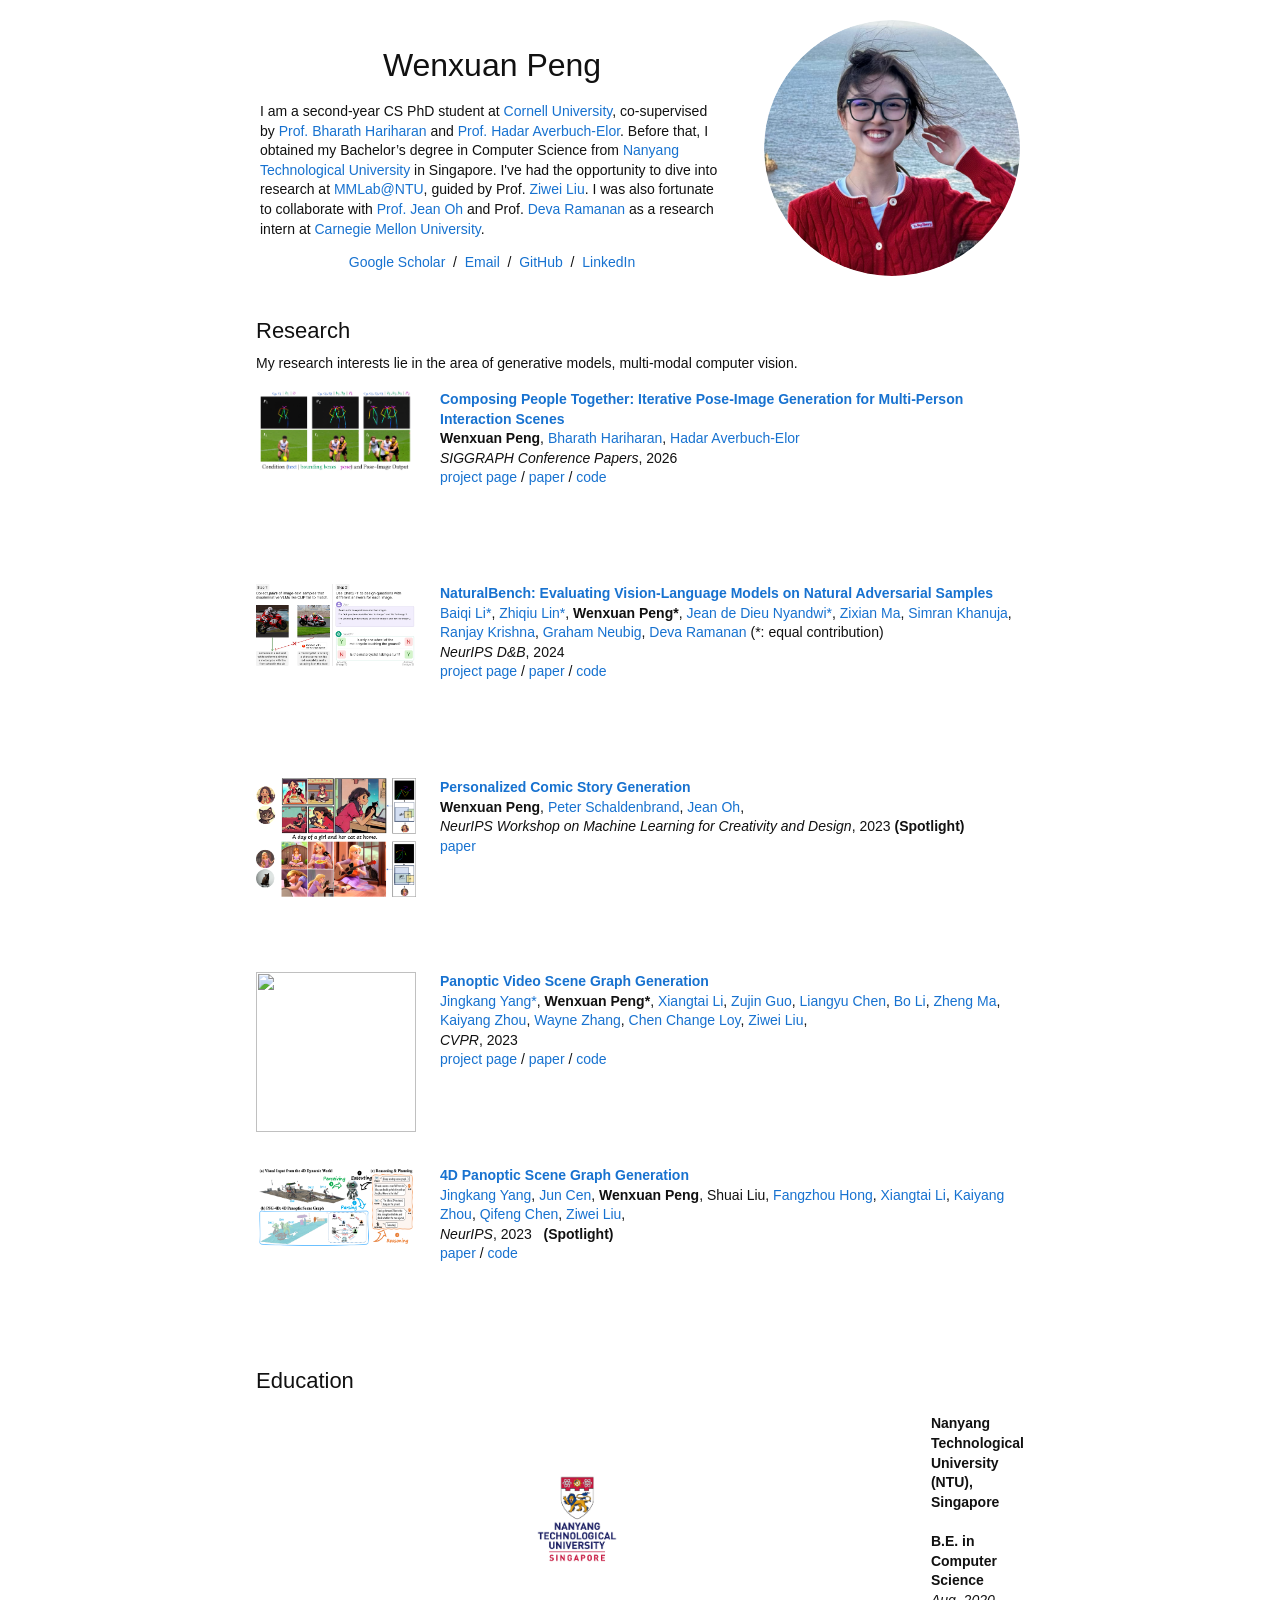
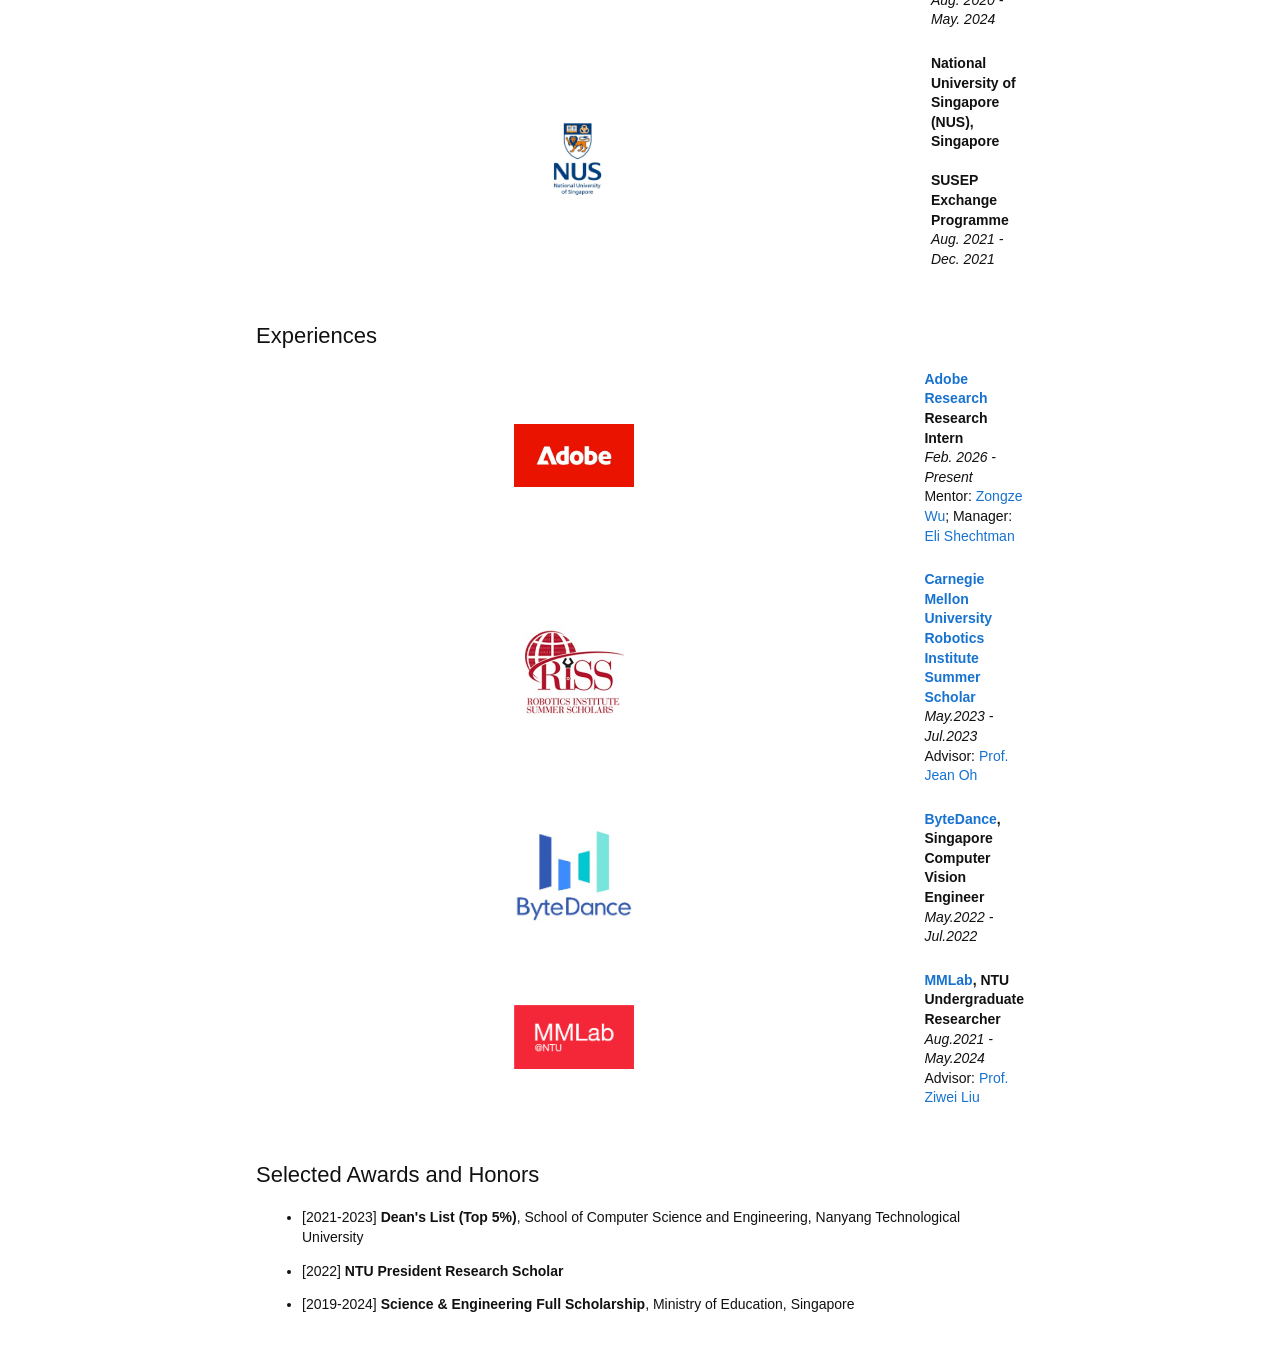
==== commit fdb99b70: "Use exact Jon Barron homepage template" ====
--- a/index.html
+++ b/index.html
@@ -4,22 +4,22 @@
   <meta charset="UTF-8">
   <meta name="viewport" content="width=device-width, initial-scale=1">
   <title>Wenxuan Peng</title>
-  <link rel="stylesheet" href="stylesheet.css">
+  <link rel="stylesheet" type="text/css" href="stylesheet.css?v=20261027-jon-template">
 </head>
 <body>
 
 <!-- Outer table for the whole page -->
-<table class="intro-table" style="width:100%; max-width:800px; margin:auto; border-spacing:0;">
+<table class="intro-table" style="width:100%;max-width:800px;border:0px;border-spacing:0px;border-collapse:separate;margin-right:auto;margin-left:auto;">
   <tbody>
 
     <!-- First row: name & photo -->
     <tr>
       <td style="padding:0;">
         <!-- Nested table for name/intro on the left, photo on the right -->
-        <table style="width:100%; border-spacing:0;">
+        <table style="width:100%;border:0px;border-spacing:0px;border-collapse:separate;margin-right:auto;margin-left:auto;">
           <tbody>
             <tr>
-              <td style="padding:2.5%; width:63%; vertical-align:middle">
+              <td style="padding:2.5%;width:63%;vertical-align:middle">
                 <p class="name" style="text-align:center;">Wenxuan Peng</p>
                 <p>
                   I am a second-year CS PhD student at 
@@ -40,8 +40,8 @@
                   <a href="https://www.linkedin.com/in/wenxuan-peng-4858a5220/">LinkedIn</a>
                 </p>
               </td>
-              <td style="padding:2.5%; width:37%; vertical-align:middle">
-                <img class="profile-photo" src="images/wenxuanp3_circle.png" alt="profile photo" style="width:100%; max-width:270px;">
+              <td style="padding:2.5%;width:37%;max-width:37%">
+                <img class="profile-photo" src="images/wenxuanp3_circle.png" alt="profile photo" style="width:100%;max-width:100%;object-fit:cover;border-radius:50%;">
               </td>
             </tr>
           </tbody>
@@ -51,9 +51,9 @@
   </tbody>
 </table> 
 
-<table class="section-table research-table" style="width:100%; max-width:800px; margin:auto; border-spacing:0;"><tbody>
+<table class="section-table research-table" style="width:100%;max-width:800px;border:0px;border-spacing:0px;border-collapse:separate;margin-right:auto;margin-left:auto;"><tbody>
   <tr>
-    <td>
+    <td style="padding:16px;width:100%;vertical-align:middle">
       <h2>Research</h2>
     <p>
     My research interests lie in the area of generative models, multi-modal computer vision.
@@ -64,16 +64,16 @@
 </tbody></table>
 
 
-<table class="publication-table" style="width:100%; max-width:800px; margin:auto; border-spacing:0;">
+<table class="publication-table" style="width:100%;max-width:800px;border:0px;border-spacing:0px 10px;border-collapse:separate;margin-right:auto;margin-left:auto;">
   <tbody>
     <!-- Next row(s): publications, etc. -->
     <tr>
-      <td style="padding:20px; width:25%; vertical-align:middle;">
+      <td style="padding:16px;width:20%;vertical-align:middle">
         <div class="one">
-          <img style="max-width:100%; height:auto;" src="images/peoplecomposer.jpg" width="180" alt="PeopleComposer thumbnail">
+          <img src="images/peoplecomposer.jpg" width="160" alt="PeopleComposer thumbnail">
         </div>
       </td>
-      <td style="padding:20px; width:75%; vertical-align:middle;">
+      <td style="padding:8px;width:80%;vertical-align:middle">
         <a href="https://cornell-vailab.github.io/PeopleComposer/">
           <span class="papertitle">Composing People Together: Iterative Pose-Image Generation for Multi-Person Interaction Scenes</span>
         </a>
@@ -94,12 +94,12 @@
     </tr>
 
     <tr>
-      <td style="padding:20px; vertical-align:middle;">
+      <td style="padding:16px;width:20%;vertical-align:middle">
         <div class="one">
-          <img style="max-width:100%; height:auto;" src="images/nb.jpg" width="180">
+          <img src="images/nb.jpg" width="160">
         </div>
       </td>
-      <td style="padding:20px; vertical-align:middle;">
+      <td style="padding:8px;width:80%;vertical-align:middle">
         <a href="https://linzhiqiu.github.io/papers/naturalbench/">
           <span class="papertitle">NaturalBench: Evaluating Vision-Language Models on Natural Adversarial Samples</span>
         </a>
@@ -128,13 +128,13 @@
 
 
     <tr>
-      <td style="padding:20px; width:25%; vertical-align:middle;">
+      <td style="padding:16px;width:20%;vertical-align:middle">
         <div class="one">
-          <img style="max-width:100%; height:auto;" src="images/pcsg1.png" width="180" alt="Personalized Comic Story Generation Thumbnail">
+          <img src="images/pcsg1.png" width="160" alt="Personalized Comic Story Generation Thumbnail">
         </div>
       </td>
     
-      <td style="padding:20px; width:75%; vertical-align:middle;">
+      <td style="padding:8px;width:80%;vertical-align:middle">
         <!-- Wrap title in a link if desired -->
         <a href="https://neuripscreativityworkshop.github.io/2023/papers/ml4cd2023_paper29.pdf">
           <span class="papertitle">Personalized Comic Story Generation</span>
@@ -152,12 +152,12 @@
     
 
     <tr>
-      <td style="padding:20px;width:25%;vertical-align:middle">
+      <td style="padding:16px;width:20%;vertical-align:middle">
         <div class="one">
-          <img style="max-width:100%; height:auto;" src='images/pvsg3.png' width="180">
+          <img src='images/pvsg3.png' width="160">
         </div>
       </td>
-      <td style="padding:20px;width:75%;vertical-align:middle">
+      <td style="padding:8px;width:80%;vertical-align:middle">
         <a href="https://jingkang50.github.io/PVSG/">
           <span class="papertitle">Panoptic Video Scene Graph Generation</span>
         </a>
@@ -187,12 +187,12 @@
 
     
       <tr>
-        <td style="padding:20px;width:25%;vertical-align:middle">
+        <td style="padding:16px;width:20%;vertical-align:middle">
           <div class="one">
-            <img style="max-width:100%; height:auto;" src='images/psg4d.png' width="180">
+            <img src='images/psg4d.png' width="160">
           </div>
         </td>
-        <td style="padding:20px;width:75%;vertical-align:middle">
+        <td style="padding:8px;width:80%;vertical-align:middle">
           <a href="https://arxiv.org/pdf/2405.10305">
             <span class="papertitle">4D Panoptic Scene Graph Generation</span>
           </a>
@@ -218,9 +218,9 @@
     </tbody></table>
 
       
-    <table class="section-table education-table" style="width:100%; max-width:800px; margin:auto; border-spacing:0;"><tbody>
-        <tr>
-          <td>
+    <table class="section-table education-table" style="width:100%;max-width:800px;border:0px;border-spacing:0px;border-collapse:separate;margin-right:auto;margin-left:auto;"><tbody>
+        <tr>
+          <td style="padding:16px;width:100%;vertical-align:middle">
             <h2>Education</h2>
           </td>
         </tr>
@@ -253,9 +253,9 @@
         </tr>
       </tbody></table>
 
-      <table class="section-table experience-table" style="width:100%; max-width:800px; margin:auto; border-spacing:0;"><tbody>
-        <tr>
-          <td>
+      <table class="section-table experience-table" style="width:100%;max-width:800px;border:0px;border-spacing:0px;border-collapse:separate;margin-right:auto;margin-left:auto;"><tbody>
+        <tr>
+          <td style="padding:16px;width:100%;vertical-align:middle">
             <h2>Experiences</h2>
           </td>
         </tr>
@@ -314,9 +314,9 @@
 
       </tbody></table>
 
-      <table class="section-table awards-table" style="width:100%; max-width:800px; margin:auto; border-spacing:0;"><tbody>
-        <tr>
-          <td>
+      <table class="section-table awards-table" style="width:100%;max-width:800px;border:0px;border-spacing:0px;border-collapse:separate;margin-right:auto;margin-left:auto;"><tbody>
+        <tr>
+          <td style="padding:16px;width:100%;vertical-align:middle">
             <h2>Selected Awards and Honors</h2>
           </td>
         </tr>
--- a/stylesheet.css
+++ b/stylesheet.css
@@ -81,35 +81,35 @@
 p,
 a {
   font-family: 'Lato', Verdana, Helvetica, sans-serif;
-  font-size: 17px;
-  line-height: 1.42;
+  font-size: 14px;
+  line-height: 1.4;
 }
 
 strong {
   font-family: 'Lato', Verdana, Helvetica, sans-serif;
-  font-size: 17px;
+  font-size: 14px;
 }
 
 h2 {
   margin: 0;
   font-weight: normal;
   font-family: 'Lato', Verdana, Helvetica, sans-serif;
+  font-size: 22px;
+  line-height: 1.2;
+}
+
+.papertitle {
+  font-family: 'Lato', Verdana, Helvetica, sans-serif;
+  font-size: 14px;
+  font-weight: 700;
+  line-height: 1.25;
+}
+
+.name {
+  padding-top: 20px;
+  margin: 0;
+  font-family: 'Lato', Verdana, Helvetica, sans-serif;
   font-size: 32px;
-  line-height: 1.2;
-}
-
-.papertitle {
-  font-family: 'Lato', Verdana, Helvetica, sans-serif;
-  font-size: 20px;
-  font-weight: 700;
-  line-height: 1.25;
-}
-
-.name {
-  padding-top: 14px;
-  margin: 0;
-  font-family: 'Lato', Verdana, Helvetica, sans-serif;
-  font-size: 40px;
 }
 
 .one {
@@ -148,40 +148,30 @@
 }
 
 .intro-table {
-  margin-top: 28px !important;
-  margin-bottom: 18px !important;
-  padding: 28px 34px 26px;
-  background-color: #f5fbff;
-  background-image:
-    linear-gradient(135deg, rgba(255, 255, 255, 0.62) 0%, rgba(255, 255, 255, 0.74) 54%, rgba(255, 255, 255, 0.84) 100%),
-    url("images/intro_ocean_bg.jpg");
-  background-position: center 58%;
-  background-size: cover;
-  border: 1px solid #efe8f6;
-  border-radius: 22px;
-  box-shadow: 0 14px 38px rgba(63, 57, 92, 0.07);
-  overflow: hidden;
+  margin-top: 0 !important;
+  margin-bottom: 0 !important;
+  padding: 0;
 }
 
 .section-table {
-  margin-top: 56px !important;
+  margin-top: 42px !important;
 }
 
 .section-table > tbody > tr:first-child > td {
-  padding: 0 20px 12px !important;
+  padding: 0 16px 8px !important;
 }
 
 .research-table {
-  margin-top: 34px !important;
+  margin-top: 22px !important;
 }
 
 .research-table p {
-  margin: 14px 0 0;
+  margin: 10px 0 0;
 }
 
 .publication-table {
   display: block;
-  margin-top: 22px !important;
+  margin-top: 8px !important;
 }
 
 .publication-table > tbody {
@@ -190,10 +180,10 @@
 
 .publication-table > tbody > tr {
   display: grid;
-  grid-template-columns: 300px minmax(0, 1fr);
-  column-gap: 36px;
+  grid-template-columns: 160px minmax(0, 1fr);
+  column-gap: 24px;
   align-items: start;
-  margin: 0 20px 58px;
+  margin: 0 16px 34px;
 }
 
 .publication-table > tbody > tr > td {
@@ -211,13 +201,13 @@
 
 .publication-table > tbody > tr > td:nth-child(2) {
   padding: 0 !important;
-  max-width: 620px;
+  max-width: 584px;
 }
 
 .publication-table .one,
 .publication-table .two {
-  width: 280px;
-  height: 205px;
+  width: 160px;
+  height: 160px;
 }
 
 .publication-table .one {
@@ -232,7 +222,7 @@
   width: 100% !important;
   max-width: 100% !important;
   height: 100% !important;
-  max-height: 205px;
+  max-height: 160px;
   object-fit: contain;
   object-position: top center;
   display: block;
@@ -248,68 +238,35 @@
 .profile-photo {
   display: block;
   margin: 0 auto;
-  padding: 7px;
-  background: rgba(255, 255, 255, 0.82);
   border-radius: 50%;
-  box-shadow: 0 14px 34px rgba(62, 54, 83, 0.13);
 }
 
 .profile-links {
-  display: flex;
-  flex-wrap: wrap;
-  gap: 8px;
-  justify-content: center;
-  margin: 18px 0 0;
+  margin: 10px 0 0;
   text-align: center;
-}
-
-.link-chip {
-  display: inline-flex;
-  align-items: center;
-  gap: 7px;
-  padding: 6px 11px;
-  border: 1px solid #dce7f5;
-  border-radius: 999px;
-  background: rgba(255, 255, 255, 0.72);
-  color: #1768c4;
-  font-size: 15px;
-  line-height: 1;
-}
-
-.link-chip span {
-  display: inline-flex;
-  align-items: center;
-  justify-content: center;
-  width: 22px;
-  height: 22px;
-  border-radius: 999px;
-  background: #edf4ff;
-  color: #155fb2;
-  font-size: 12px;
-  font-weight: 700;
 }
 
 .education-table > tbody > tr:not(:first-child) > td,
 .experience-table > tbody > tr:not(:first-child) > td {
-  padding: 16px 20px !important;
+  padding: 12px 16px !important;
   vertical-align: middle !important;
 }
 
 .education-table > tbody > tr:not(:first-child) > td:first-child,
 .experience-table > tbody > tr:not(:first-child) > td:first-child {
-  width: 220px !important;
+  width: 160px !important;
   text-align: center;
 }
 
 .education-table > tbody > tr:not(:first-child) > td:first-child img,
 .experience-table > tbody > tr:not(:first-child) > td:first-child img {
-  width: 160px !important;
-  max-height: 132px;
+  width: 120px !important;
+  max-height: 100px;
   object-fit: contain;
 }
 
 .awards-table td {
-  padding: 4px 20px 36px !important;
+  padding: 4px 16px 32px !important;
 }
 
 .awards-table ul {
@@ -318,7 +275,7 @@
 }
 
 .awards-table li {
-  margin: 12px 0;
+  margin: 8px 0;
 }
 
 @media (max-width: 760px) {
@@ -329,34 +286,33 @@
   p,
   a,
   strong {
-    font-size: 16px;
+    font-size: 15px;
   }
 
   h2 {
-    font-size: 27px;
+    font-size: 22px;
   }
 
   .intro-table {
     margin-top: 0 !important;
-    border-radius: 0;
-    padding: 22px 10px 18px;
+    padding: 16px 10px 12px;
   }
 
   .name {
-    font-size: 36px;
+    font-size: 32px;
   }
 
   .publication-table > tbody > tr {
     display: block;
-    margin: 0 18px 56px;
+    margin: 0 16px 36px;
   }
 
   .publication-table .one,
   .publication-table .two {
     width: 100%;
-    max-width: 280px;
-    height: 205px;
-    margin: 0 auto 18px;
+    max-width: 200px;
+    height: 160px;
+    margin: 0 auto 14px;
   }
 
   .publication-table > tbody > tr > td:first-child {
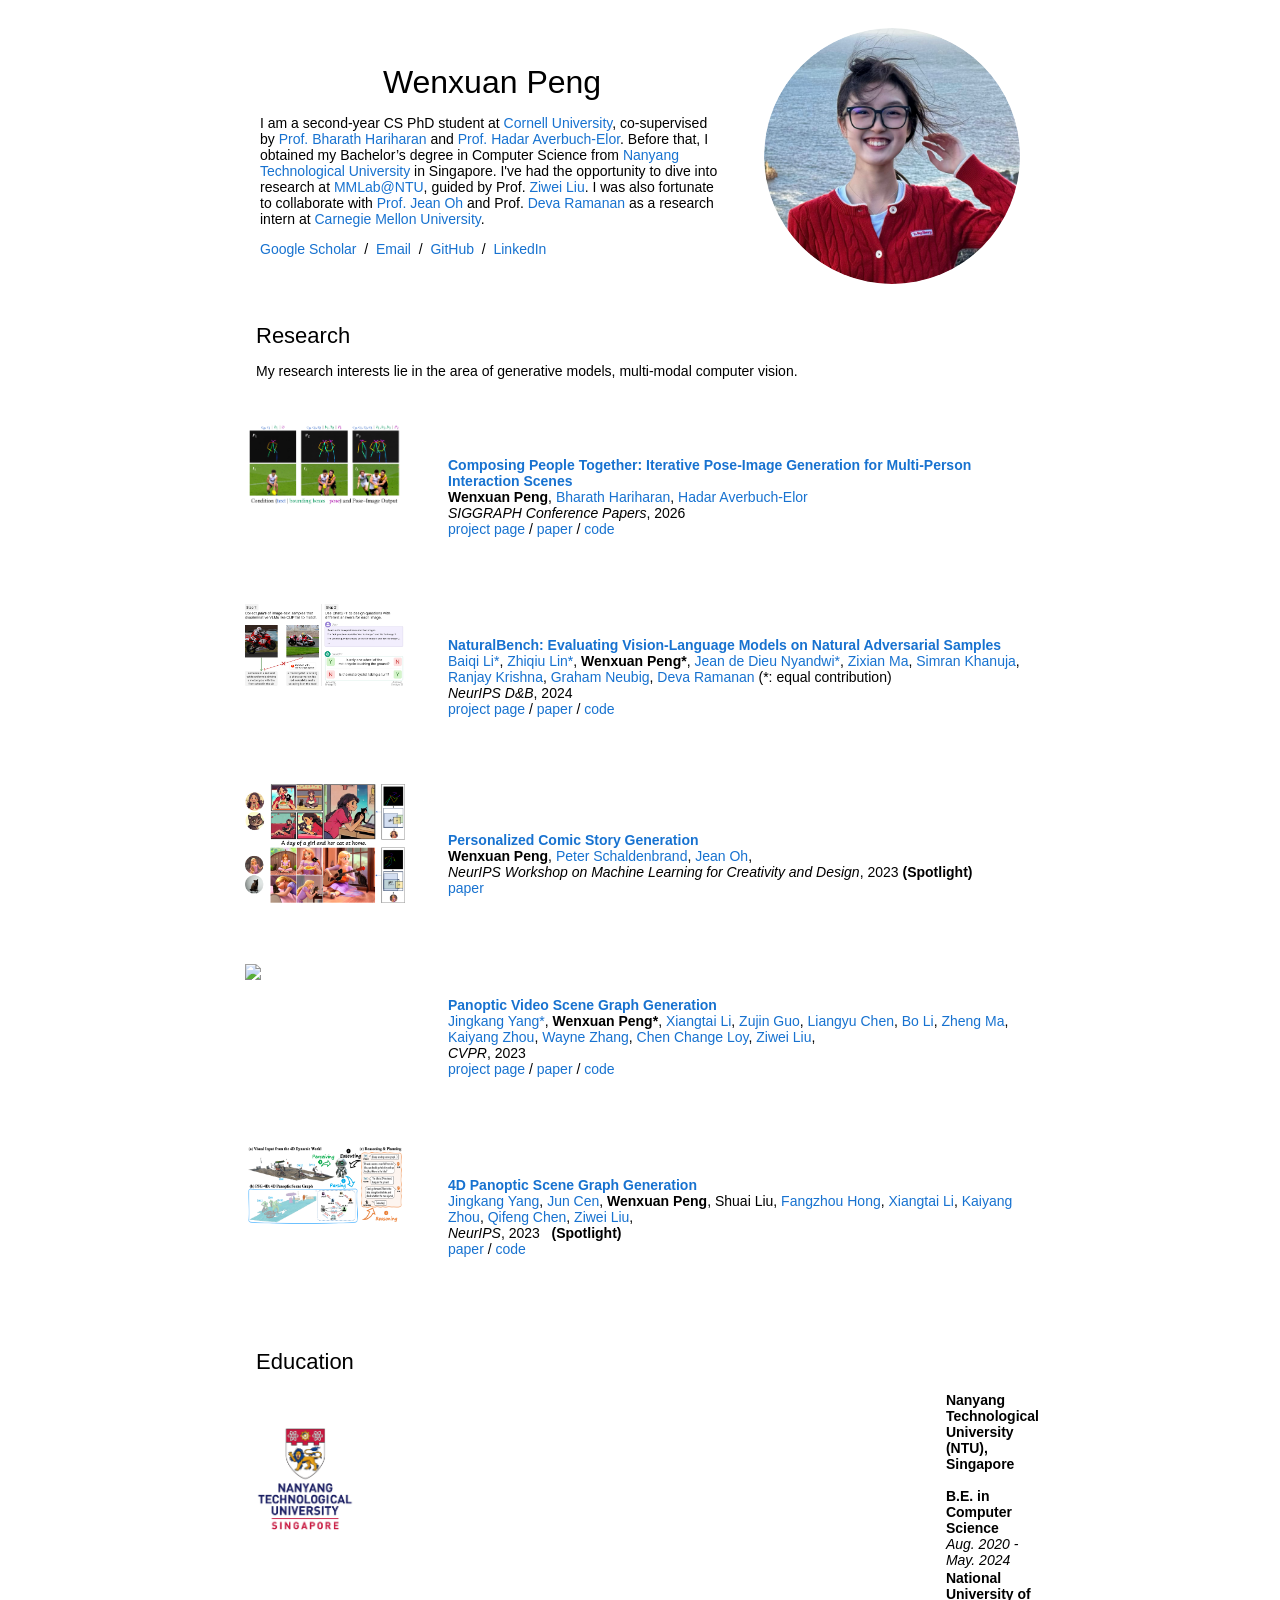
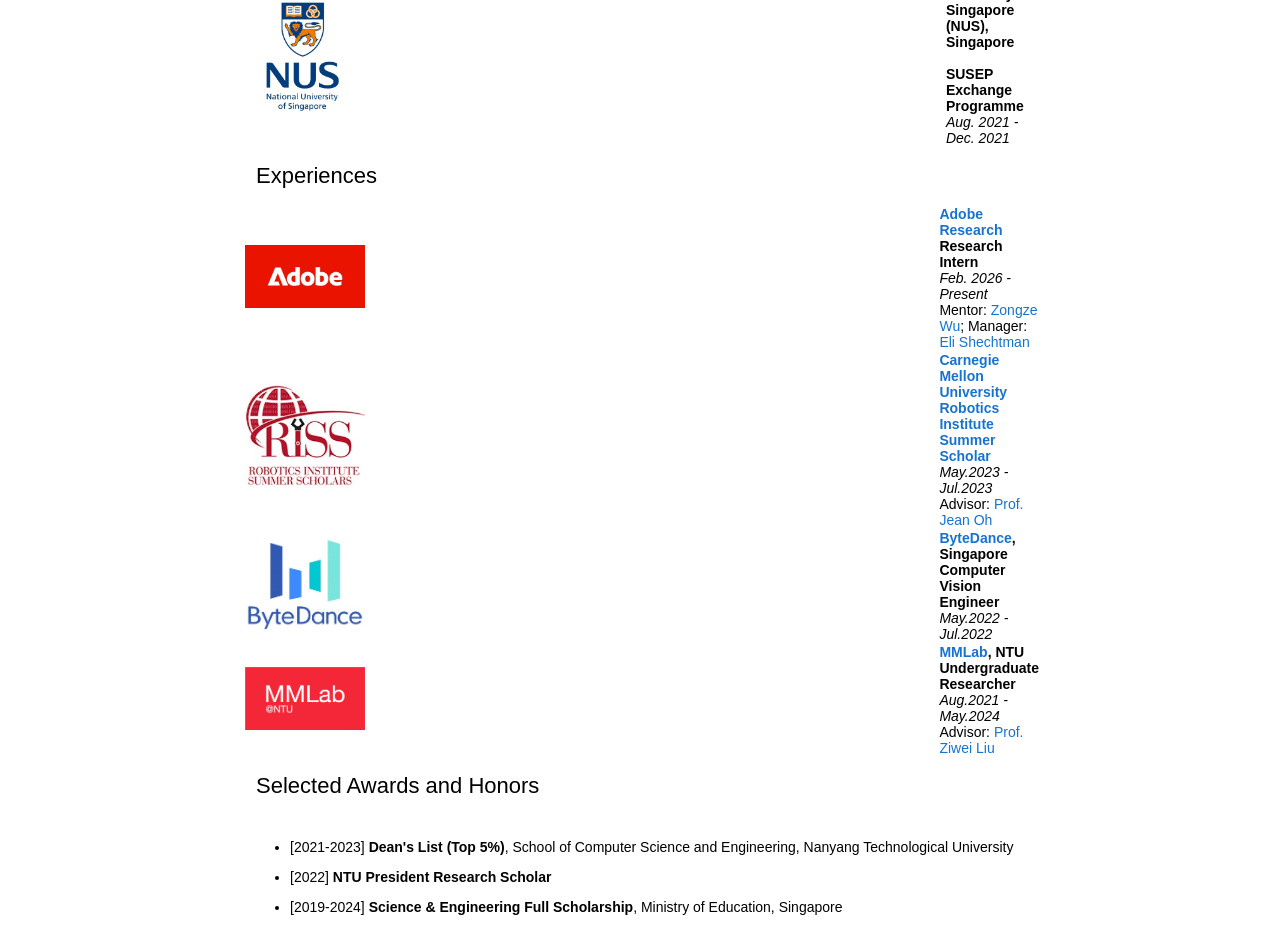
==== commit f492a9d6: "Use larger publication image column" ====
--- a/index.html
+++ b/index.html
@@ -4,7 +4,7 @@
   <meta charset="UTF-8">
   <meta name="viewport" content="width=device-width, initial-scale=1">
   <title>Wenxuan Peng</title>
-  <link rel="stylesheet" type="text/css" href="stylesheet.css?v=20261027-jon-template">
+  <link rel="stylesheet" type="text/css" href="stylesheet.css?v=20261027-paper-images-190">
 </head>
 <body>
 
@@ -68,12 +68,12 @@
   <tbody>
     <!-- Next row(s): publications, etc. -->
     <tr>
-      <td style="padding:16px;width:20%;vertical-align:middle">
+      <td style="padding:5px;width:25%;vertical-align:middle">
         <div class="one">
           <img src="images/peoplecomposer.jpg" width="160" alt="PeopleComposer thumbnail">
         </div>
       </td>
-      <td style="padding:8px;width:80%;vertical-align:middle">
+      <td style="padding:8px;width:75%;vertical-align:middle">
         <a href="https://cornell-vailab.github.io/PeopleComposer/">
           <span class="papertitle">Composing People Together: Iterative Pose-Image Generation for Multi-Person Interaction Scenes</span>
         </a>
@@ -94,12 +94,12 @@
     </tr>
 
     <tr>
-      <td style="padding:16px;width:20%;vertical-align:middle">
+      <td style="padding:5px;width:25%;vertical-align:middle">
         <div class="one">
           <img src="images/nb.jpg" width="160">
         </div>
       </td>
-      <td style="padding:8px;width:80%;vertical-align:middle">
+      <td style="padding:8px;width:75%;vertical-align:middle">
         <a href="https://linzhiqiu.github.io/papers/naturalbench/">
           <span class="papertitle">NaturalBench: Evaluating Vision-Language Models on Natural Adversarial Samples</span>
         </a>
@@ -128,13 +128,13 @@
 
 
     <tr>
-      <td style="padding:16px;width:20%;vertical-align:middle">
+      <td style="padding:5px;width:25%;vertical-align:middle">
         <div class="one">
           <img src="images/pcsg1.png" width="160" alt="Personalized Comic Story Generation Thumbnail">
         </div>
       </td>
     
-      <td style="padding:8px;width:80%;vertical-align:middle">
+      <td style="padding:8px;width:75%;vertical-align:middle">
         <!-- Wrap title in a link if desired -->
         <a href="https://neuripscreativityworkshop.github.io/2023/papers/ml4cd2023_paper29.pdf">
           <span class="papertitle">Personalized Comic Story Generation</span>
@@ -152,12 +152,12 @@
     
 
     <tr>
-      <td style="padding:16px;width:20%;vertical-align:middle">
+      <td style="padding:5px;width:25%;vertical-align:middle">
         <div class="one">
           <img src='images/pvsg3.png' width="160">
         </div>
       </td>
-      <td style="padding:8px;width:80%;vertical-align:middle">
+      <td style="padding:8px;width:75%;vertical-align:middle">
         <a href="https://jingkang50.github.io/PVSG/">
           <span class="papertitle">Panoptic Video Scene Graph Generation</span>
         </a>
@@ -187,12 +187,12 @@
 
     
       <tr>
-        <td style="padding:16px;width:20%;vertical-align:middle">
+        <td style="padding:5px;width:25%;vertical-align:middle">
           <div class="one">
             <img src='images/psg4d.png' width="160">
           </div>
         </td>
-        <td style="padding:8px;width:80%;vertical-align:middle">
+        <td style="padding:8px;width:75%;vertical-align:middle">
           <a href="https://arxiv.org/pdf/2405.10305">
             <span class="papertitle">4D Panoptic Scene Graph Generation</span>
           </a>
--- a/stylesheet.css
+++ b/stylesheet.css
@@ -82,7 +82,6 @@
 a {
   font-family: 'Lato', Verdana, Helvetica, sans-serif;
   font-size: 14px;
-  line-height: 1.4;
 }
 
 strong {
@@ -95,14 +94,12 @@
   font-weight: normal;
   font-family: 'Lato', Verdana, Helvetica, sans-serif;
   font-size: 22px;
-  line-height: 1.2;
 }
 
 .papertitle {
   font-family: 'Lato', Verdana, Helvetica, sans-serif;
   font-size: 14px;
   font-weight: 700;
-  line-height: 1.25;
 }
 
 .name {
@@ -137,190 +134,9 @@
   background-color: #ffffd0;
 }
 
-body {
-  margin: 0;
-  color: #111;
-  background: #fff;
+.colored-box {
+  color: black;
+  padding: 20px;
+  display: inline-block;
+  border-radius: 10px;
 }
-
-* {
-  box-sizing: border-box;
-}
-
-.intro-table {
-  margin-top: 0 !important;
-  margin-bottom: 0 !important;
-  padding: 0;
-}
-
-.section-table {
-  margin-top: 42px !important;
-}
-
-.section-table > tbody > tr:first-child > td {
-  padding: 0 16px 8px !important;
-}
-
-.research-table {
-  margin-top: 22px !important;
-}
-
-.research-table p {
-  margin: 10px 0 0;
-}
-
-.publication-table {
-  display: block;
-  margin-top: 8px !important;
-}
-
-.publication-table > tbody {
-  display: block;
-}
-
-.publication-table > tbody > tr {
-  display: grid;
-  grid-template-columns: 160px minmax(0, 1fr);
-  column-gap: 24px;
-  align-items: start;
-  margin: 0 16px 34px;
-}
-
-.publication-table > tbody > tr > td {
-  display: block;
-  padding: 0 !important;
-  width: auto !important;
-  vertical-align: middle !important;
-}
-
-.publication-table > tbody > tr > td:first-child {
-  width: auto !important;
-  padding: 0 !important;
-  text-align: center;
-}
-
-.publication-table > tbody > tr > td:nth-child(2) {
-  padding: 0 !important;
-  max-width: 584px;
-}
-
-.publication-table .one,
-.publication-table .two {
-  width: 160px;
-  height: 160px;
-}
-
-.publication-table .one {
-  display: flex;
-  align-items: flex-start;
-  justify-content: center;
-  overflow: hidden;
-  margin: 0 auto;
-}
-
-.publication-table .one img {
-  width: 100% !important;
-  max-width: 100% !important;
-  height: 100% !important;
-  max-height: 160px;
-  object-fit: contain;
-  object-position: top center;
-  display: block;
-}
-
-.publication-table .two video {
-  width: 100%;
-  height: 100%;
-  object-fit: contain;
-  object-position: top center;
-}
-
-.profile-photo {
-  display: block;
-  margin: 0 auto;
-  border-radius: 50%;
-}
-
-.profile-links {
-  margin: 10px 0 0;
-  text-align: center;
-}
-
-.education-table > tbody > tr:not(:first-child) > td,
-.experience-table > tbody > tr:not(:first-child) > td {
-  padding: 12px 16px !important;
-  vertical-align: middle !important;
-}
-
-.education-table > tbody > tr:not(:first-child) > td:first-child,
-.experience-table > tbody > tr:not(:first-child) > td:first-child {
-  width: 160px !important;
-  text-align: center;
-}
-
-.education-table > tbody > tr:not(:first-child) > td:first-child img,
-.experience-table > tbody > tr:not(:first-child) > td:first-child img {
-  width: 120px !important;
-  max-height: 100px;
-  object-fit: contain;
-}
-
-.awards-table td {
-  padding: 4px 16px 32px !important;
-}
-
-.awards-table ul {
-  margin: 8px 0 0 28px;
-  padding-left: 18px;
-}
-
-.awards-table li {
-  margin: 8px 0;
-}
-
-@media (max-width: 760px) {
-  body,
-  td,
-  th,
-  tr,
-  p,
-  a,
-  strong {
-    font-size: 15px;
-  }
-
-  h2 {
-    font-size: 22px;
-  }
-
-  .intro-table {
-    margin-top: 0 !important;
-    padding: 16px 10px 12px;
-  }
-
-  .name {
-    font-size: 32px;
-  }
-
-  .publication-table > tbody > tr {
-    display: block;
-    margin: 0 16px 36px;
-  }
-
-  .publication-table .one,
-  .publication-table .two {
-    width: 100%;
-    max-width: 200px;
-    height: 160px;
-    margin: 0 auto 14px;
-  }
-
-  .publication-table > tbody > tr > td:first-child {
-    width: auto !important;
-    padding: 0 !important;
-  }
-
-  .publication-table > tbody > tr > td:nth-child(2) {
-    padding: 0 !important;
-  }
-}
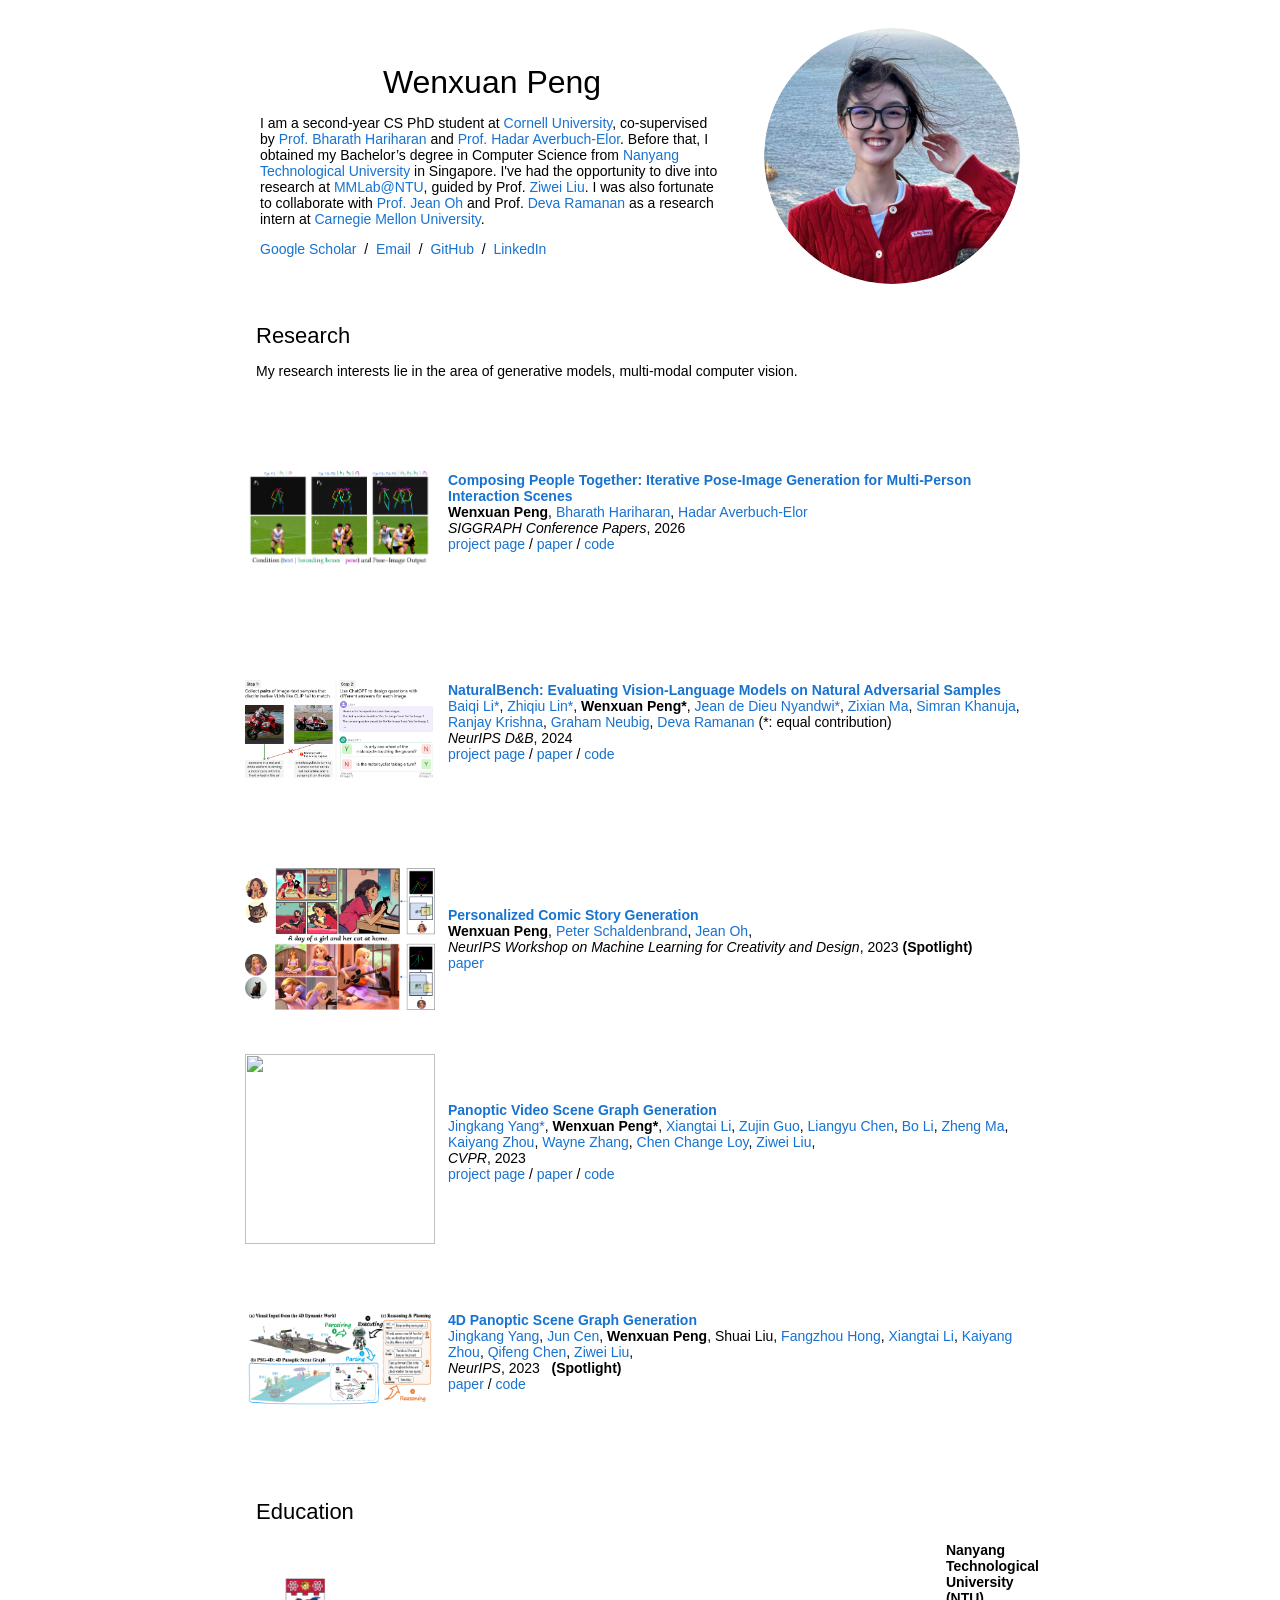
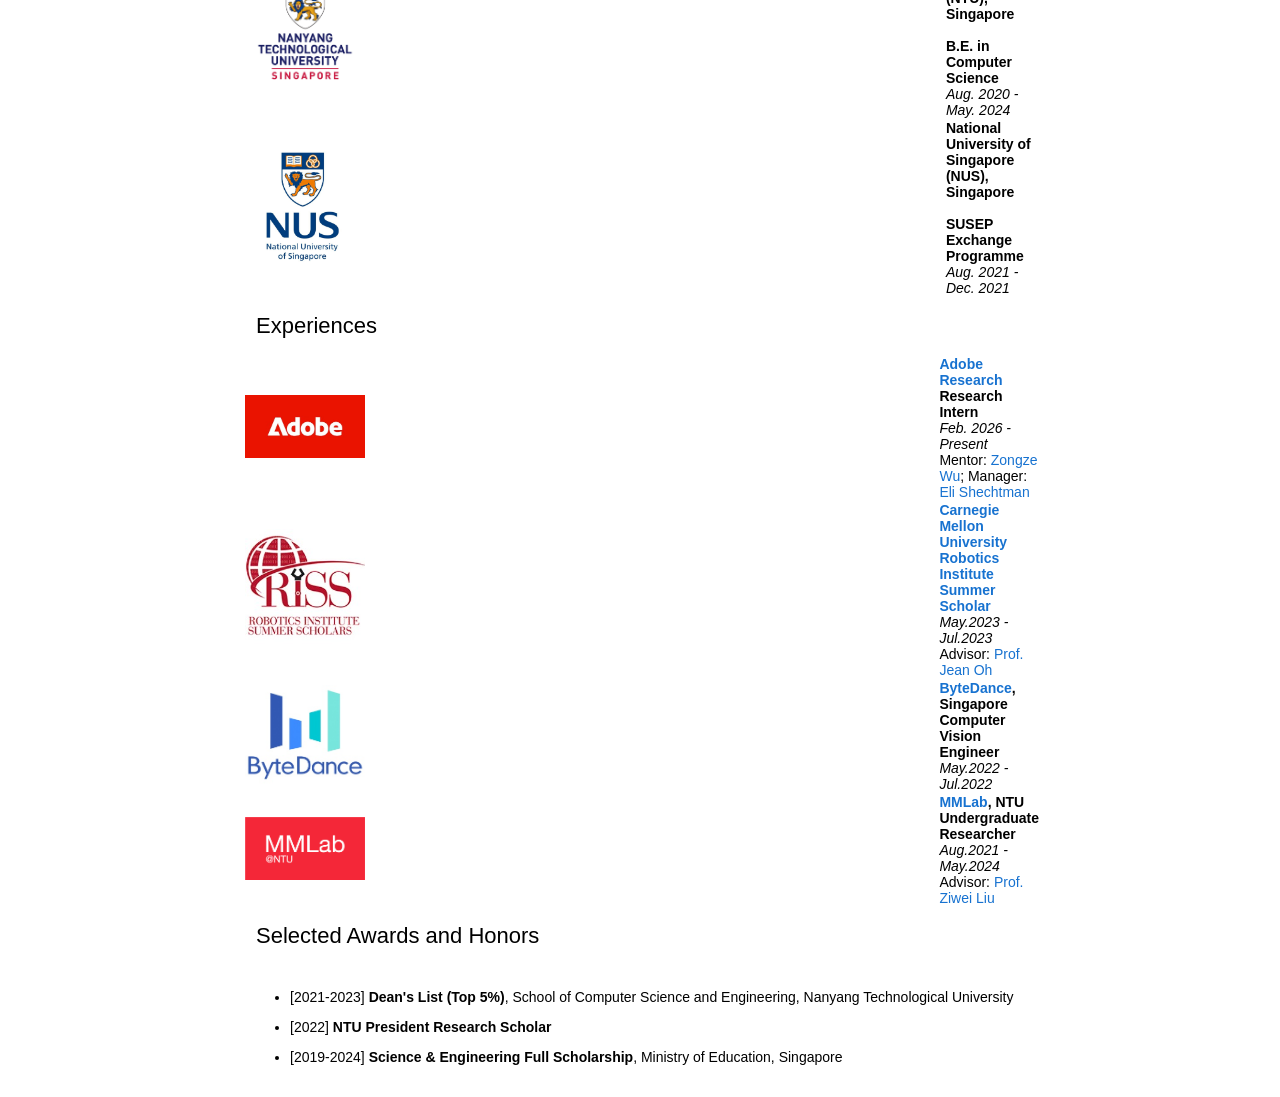
==== commit 47d3b70c: "Refresh publication typography stylesheet Load the Arianna-inspired 15px publication type scale with" ====
--- a/index.html
+++ b/index.html
@@ -4,7 +4,7 @@
   <meta charset="UTF-8">
   <meta name="viewport" content="width=device-width, initial-scale=1">
   <title>Wenxuan Peng</title>
-  <link rel="stylesheet" type="text/css" href="stylesheet.css?v=20261027-paper-images-190">
+  <link rel="stylesheet" type="text/css" href="stylesheet.css?v=20261027-paper-type-arianna">
 </head>
 <body>
 
--- a/stylesheet.css
+++ b/stylesheet.css
@@ -110,14 +110,24 @@
 }
 
 .one {
-  width: 160px;
-  height: 160px;
+  width: 190px;
+  height: 190px;
   position: relative;
+  display: flex;
+  align-items: center;
+  justify-content: center;
+}
+
+.one img {
+  display: block;
+  width: 100%;
+  height: 100%;
+  object-fit: contain;
 }
 
 .two {
-  width: 160px;
-  height: 160px;
+  width: 190px;
+  height: 190px;
   position: absolute;
   transition: opacity .2s ease-in-out;
   -moz-transition: opacity .2s ease-in-out;
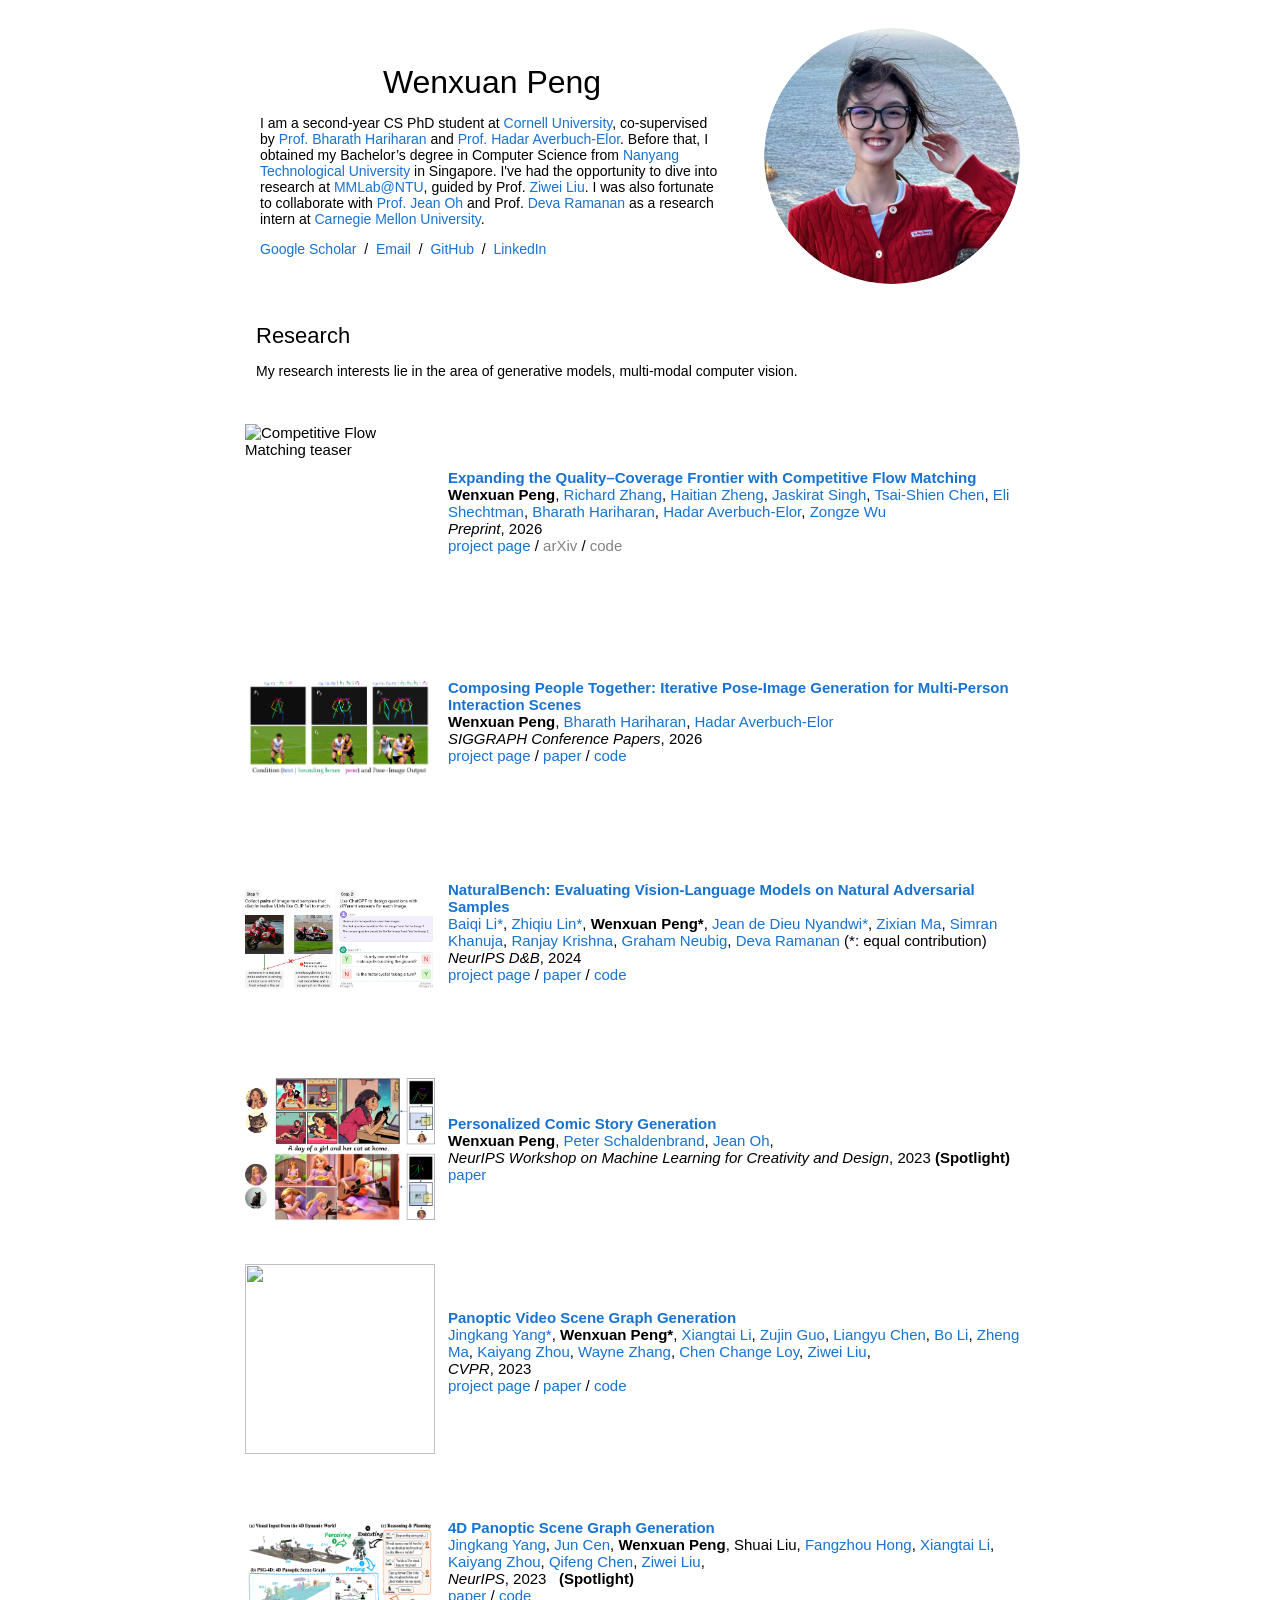
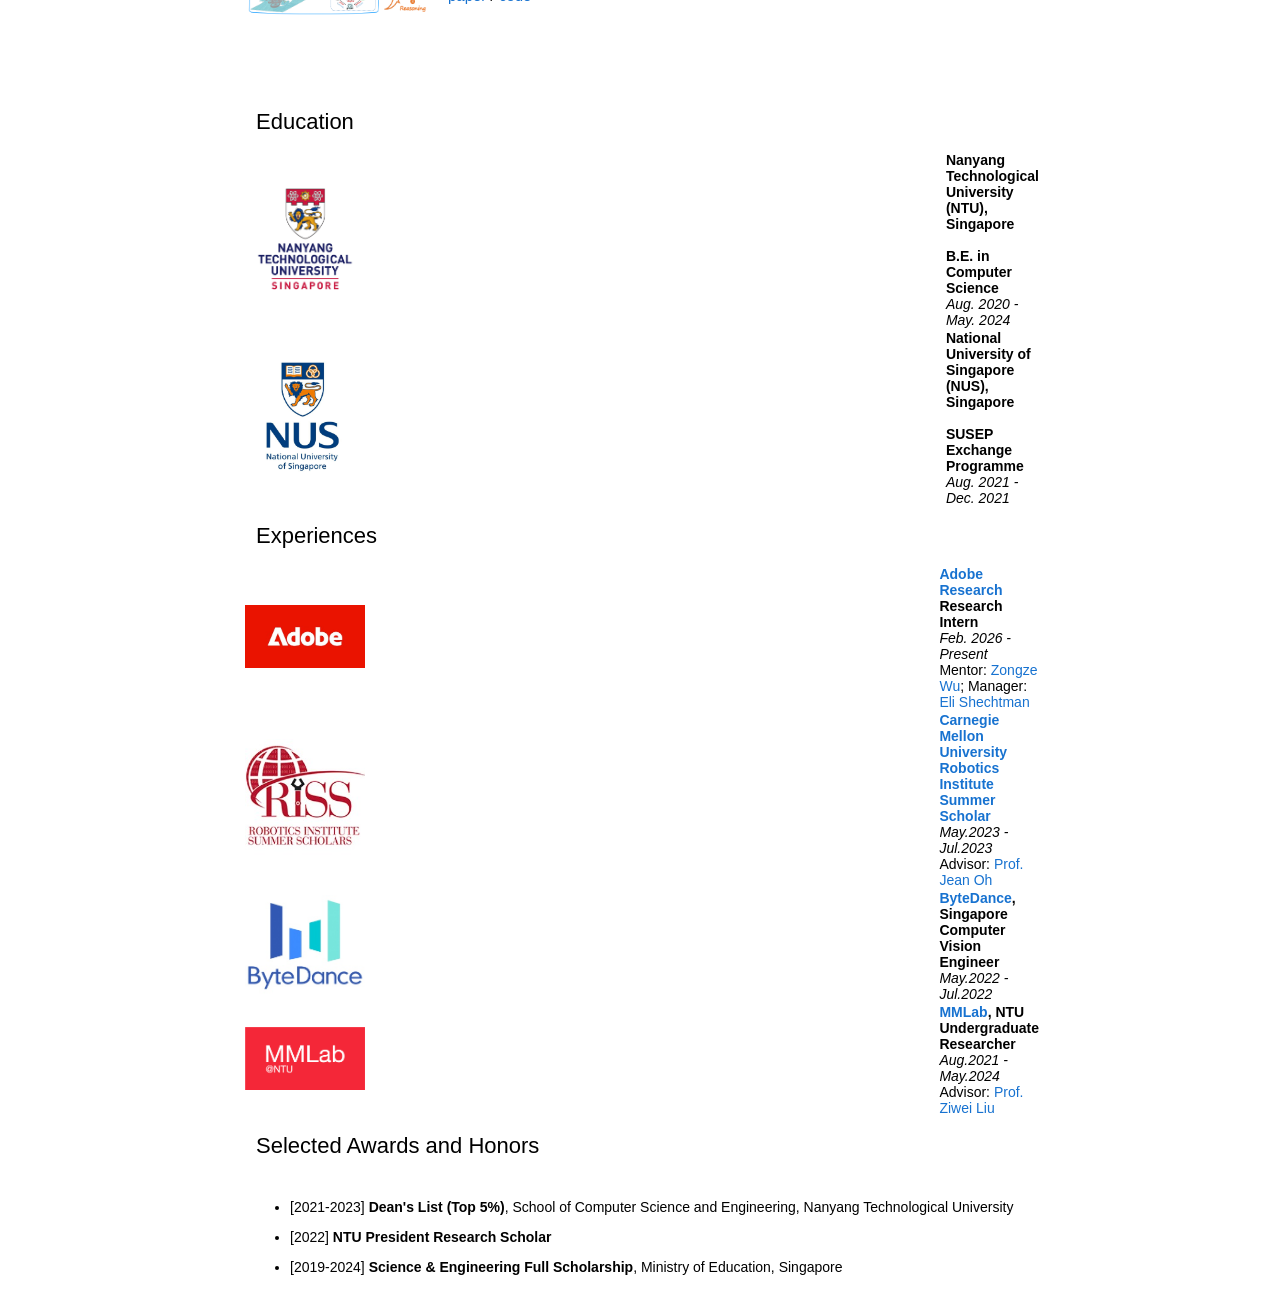
==== commit aa1f08ea: "Add Competitive Flow Matching preprint" ====
--- a/index.html
+++ b/index.html
@@ -4,7 +4,7 @@
   <meta charset="UTF-8">
   <meta name="viewport" content="width=device-width, initial-scale=1">
   <title>Wenxuan Peng</title>
-  <link rel="stylesheet" type="text/css" href="stylesheet.css?v=20261027-paper-type-arianna">
+  <link rel="stylesheet" type="text/css" href="stylesheet.css?v=20261027-cfm-preprint">
 </head>
 <body>
 
@@ -70,6 +70,38 @@
     <tr>
       <td style="padding:5px;width:25%;vertical-align:middle">
         <div class="one">
+          <img src="https://lilydaytoy.github.io/CFM/teaser.png" alt="Competitive Flow Matching teaser">
+        </div>
+      </td>
+      <td style="padding:8px;width:75%;vertical-align:middle">
+        <a href="https://lilydaytoy.github.io/CFM/">
+          <span class="papertitle">Expanding the Quality–Coverage Frontier with Competitive Flow Matching</span>
+        </a>
+        <br>
+        <strong>Wenxuan Peng</strong>,
+        <a href="https://richzhang.github.io/">Richard Zhang</a>,
+        <a href="https://htzheng.github.io/">Haitian Zheng</a>,
+        <a href="https://1jsingh.github.io/">Jaskirat Singh</a>,
+        <a href="https://tsaishien-chen.github.io/">Tsai-Shien Chen</a>,
+        <a href="https://research.adobe.com/person/eli-shechtman/">Eli Shechtman</a>,
+        <a href="https://www.cs.cornell.edu/~bharathh/">Bharath Hariharan</a>,
+        <a href="https://www.hadarelor.com/">Hadar Averbuch-Elor</a>,
+        <a href="https://betterze.github.io/website/">Zongze Wu</a>
+        <br>
+        <em>Preprint</em>, 2026
+        <br>
+        <a href="https://lilydaytoy.github.io/CFM/">project page</a>
+        /
+        <span class="resource-pending" aria-disabled="true" title="Coming soon">arXiv</span>
+        /
+        <span class="resource-pending" aria-disabled="true" title="Coming soon">code</span>
+        <p></p>
+      </td>
+    </tr>
+
+    <tr>
+      <td style="padding:5px;width:25%;vertical-align:middle">
+        <div class="one">
           <img src="images/peoplecomposer.jpg" width="160" alt="PeopleComposer thumbnail">
         </div>
       </td>
--- a/stylesheet.css
+++ b/stylesheet.css
@@ -102,6 +102,23 @@
   font-weight: 700;
 }
 
+/* Match Arianna Liu's more readable publication typography while keeping the
+   compact Jon Barron scale for the profile and research introduction. */
+.publication-table,
+.publication-table td,
+.publication-table p,
+.publication-table a,
+.publication-table strong,
+.publication-table .papertitle {
+  font-size: 15px;
+}
+
+.resource-pending {
+  color: #828282;
+  cursor: default;
+  text-decoration: none;
+}
+
 .name {
   padding-top: 20px;
   margin: 0;
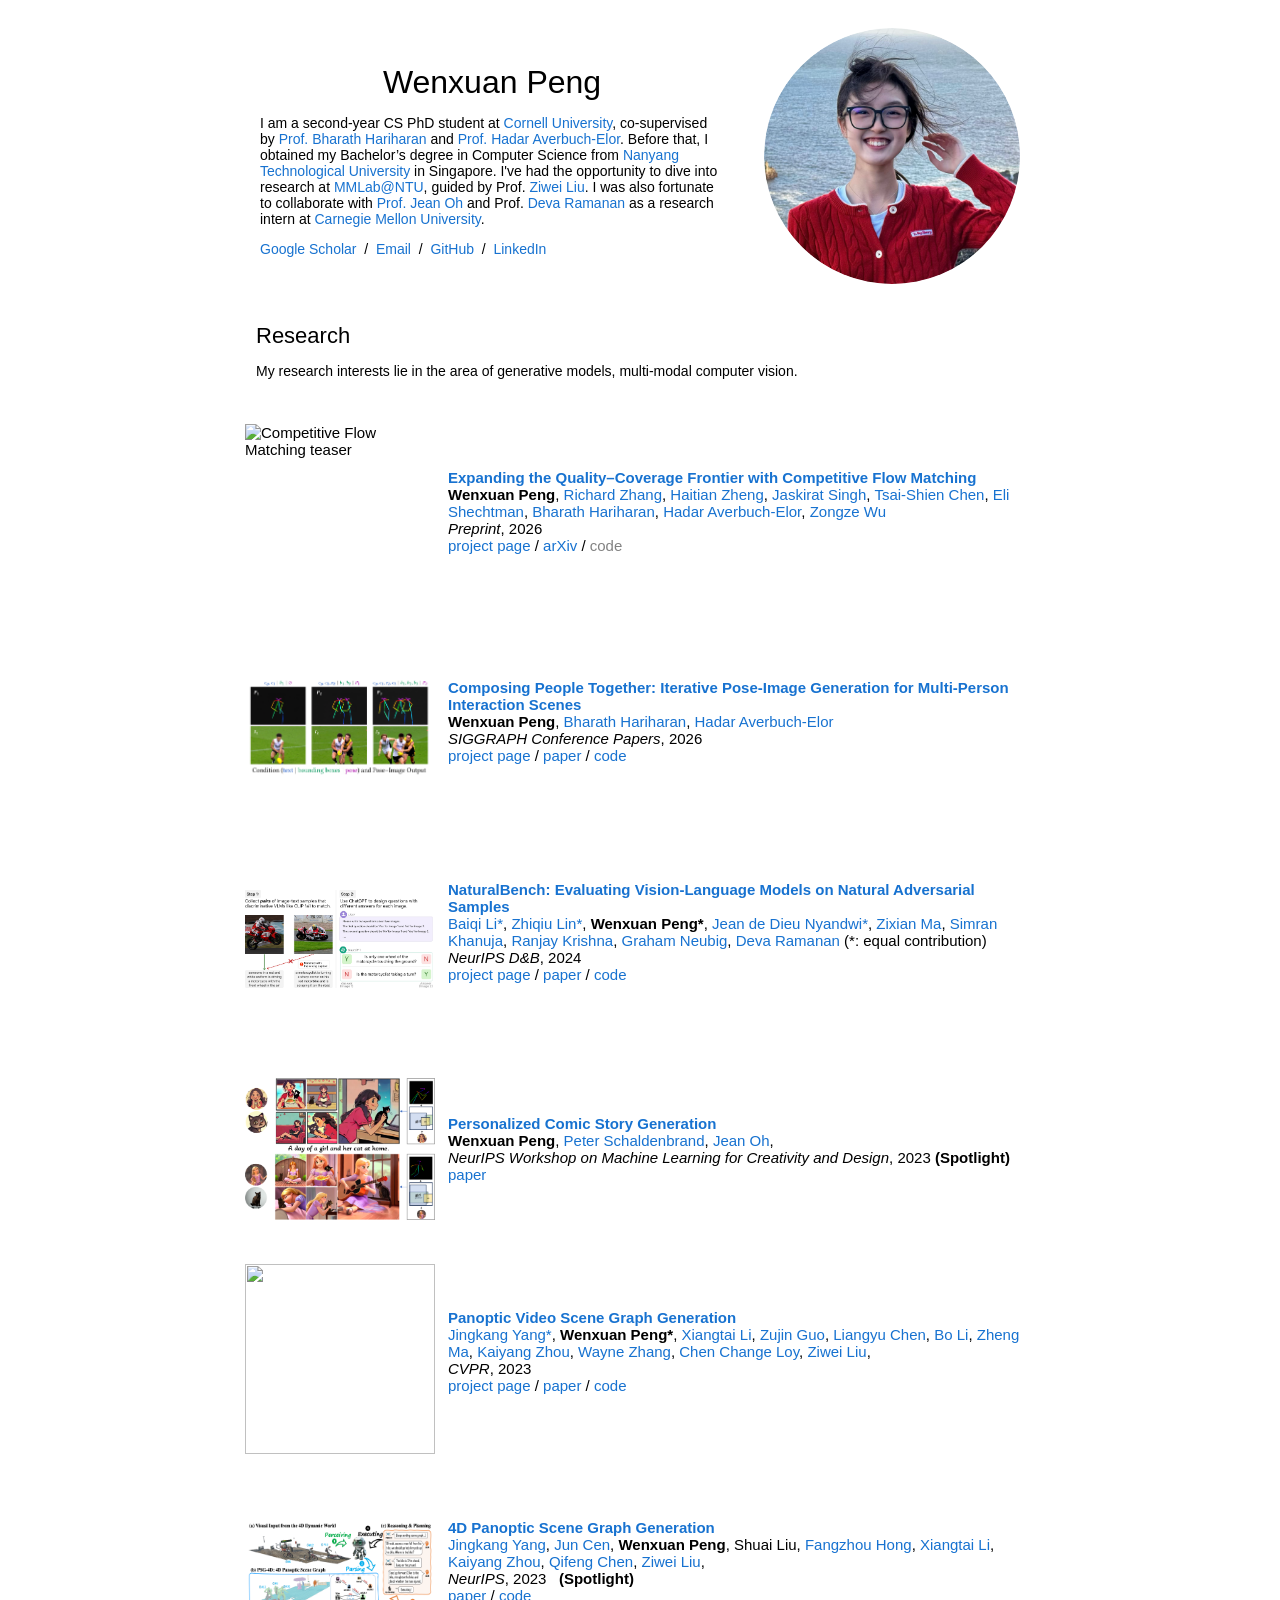
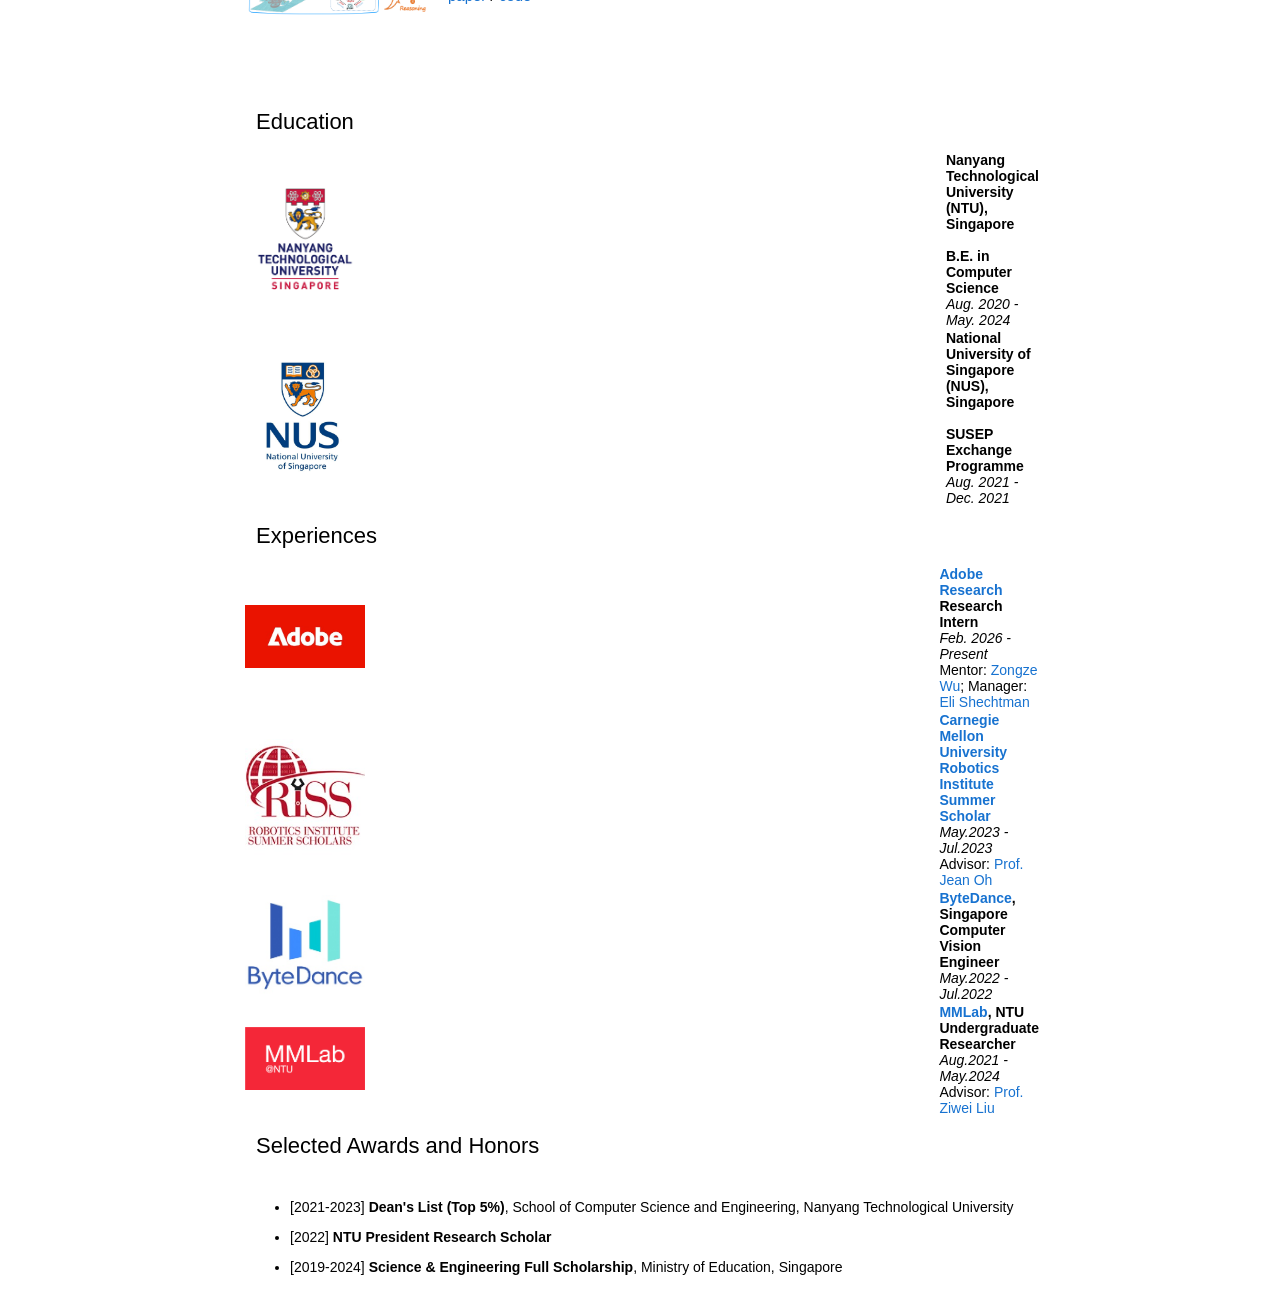
==== commit 154f8aa7: "Link Competitive Flow Matching arXiv preprint" ====
--- a/index.html
+++ b/index.html
@@ -92,7 +92,7 @@
         <br>
         <a href="https://lilydaytoy.github.io/CFM/">project page</a>
         /
-        <span class="resource-pending" aria-disabled="true" title="Coming soon">arXiv</span>
+        <a href="https://arxiv.org/abs/2611.07055">arXiv</a>
         /
         <span class="resource-pending" aria-disabled="true" title="Coming soon">code</span>
         <p></p>
